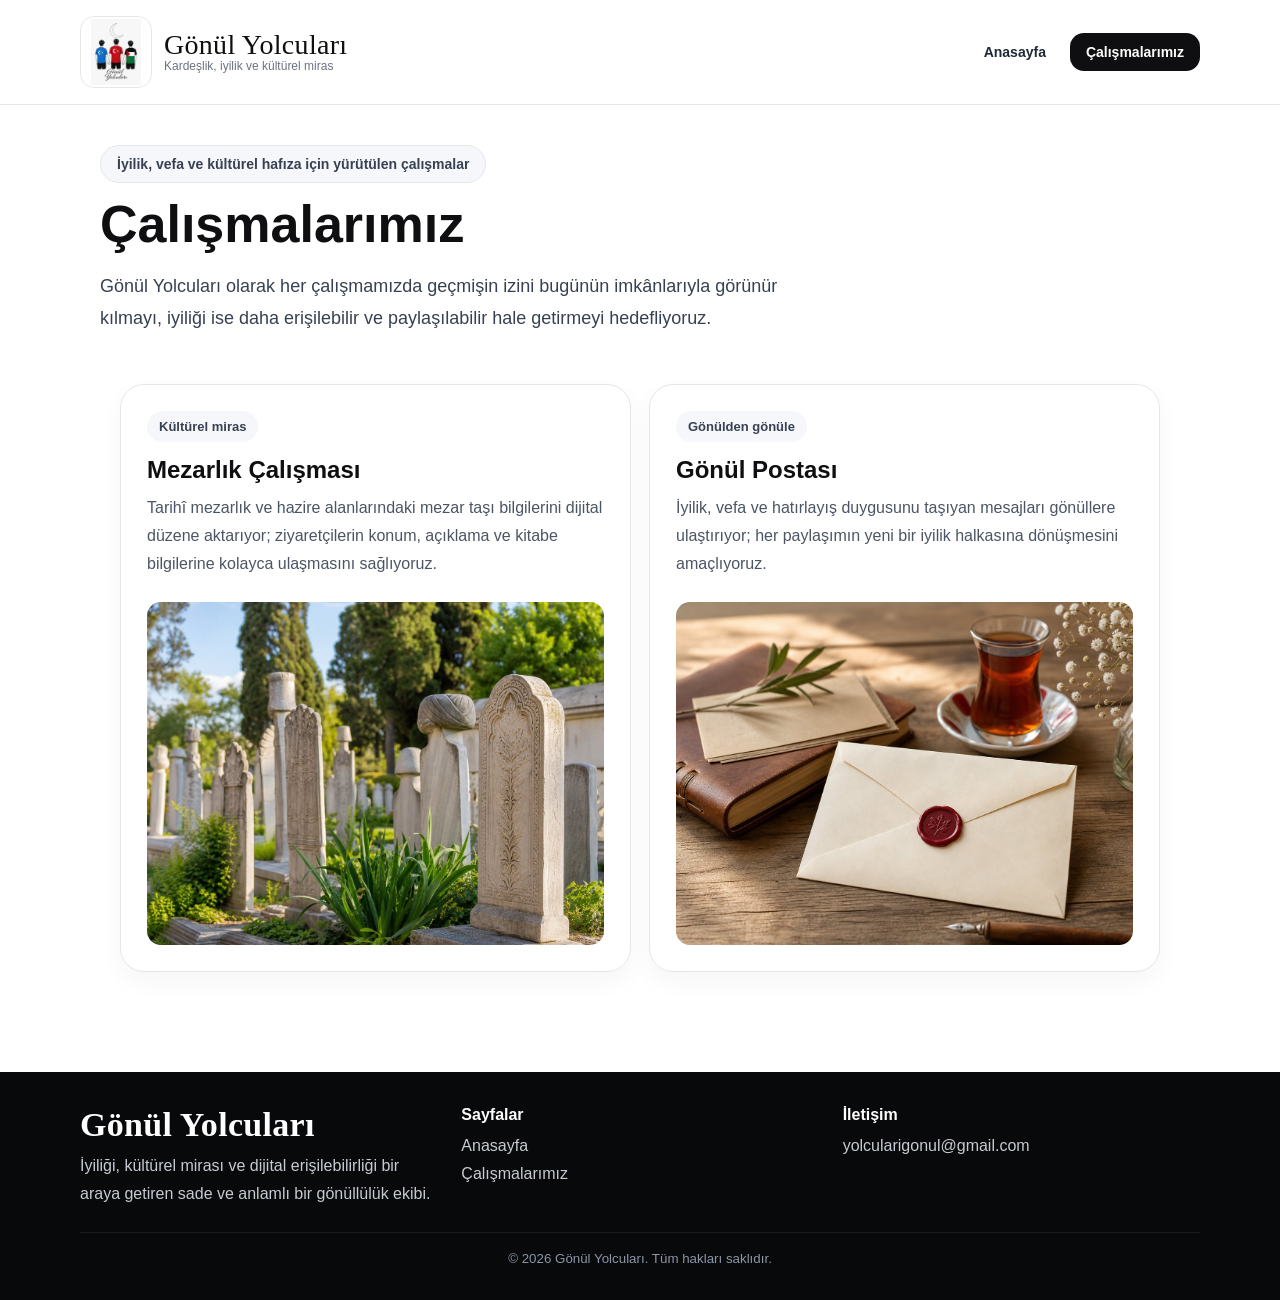
==== calismalarimiz/index.html @ df7f04f9 "Add files via upload" ====
<!DOCTYPE html>
<html lang="tr">
<head>
  <meta charset="UTF-8">
  <meta name="viewport" content="width=device-width, initial-scale=1.0">
  <title>Çalışmalarımız - Gönül Yolcuları</title>
  <link rel="stylesheet" href="../assets/css/style.css">
</head>
<body>
  <header class="site-header">
    <a class="brand" href="../index.html">
      <img src="../assets/images/logo-gonul-yolculari.png" alt="Gönül Yolcuları Logo" class="brand-logo">
      <div class="brand-text">
        <span class="script-title">Gönül Yolcuları</span>
        <small>Kardeşlik, iyilik ve kültürel miras</small>
      </div>
    </a>
    <nav>
      <a href="../index.html">Anasayfa</a>
      <a class="active" href="index.html">Çalışmalarımız</a>
    </nav>
  </header>

  <main class="project-main">
    <section class="project-intro">
      <span class="badge">İyilik, vefa ve kültürel hafıza için yürütülen çalışmalar</span>
      <h1>Çalışmalarımız</h1>
      <p>
        Gönül Yolcuları olarak her çalışmamızda geçmişin izini bugünün imkânlarıyla görünür kılmayı,
        iyiliği ise daha erişilebilir ve paylaşılabilir hale getirmeyi hedefliyoruz.
      </p>
    </section>

    <section class="simple-section top-space-less">
      <div class="work-grid work-grid-large">
        <a class="work-card work-card-link" href="../mezarlik-projesi/index.html">
          <div>
            <span class="work-label">Kültürel miras</span>
            <h3>Mezarlık Çalışması</h3>
            <p>
              Tarihî mezarlık ve hazire alanlarındaki mezar taşı bilgilerini dijital düzene aktarıyor; ziyaretçilerin
              konum, açıklama ve kitabe bilgilerine kolayca ulaşmasını sağlıyoruz.
            </p>
          </div>
          <img src="../assets/images/works/mezarlik-calismasi.jpg" alt="Tarihî mezarlık çalışması" loading="lazy" decoding="async">
        </a>

        <article class="work-card">
          <div>
            <span class="work-label">Gönülden gönüle</span>
            <h3>Gönül Postası</h3>
            <p>
              İyilik, vefa ve hatırlayış duygusunu taşıyan mesajları gönüllere ulaştırıyor; her paylaşımın yeni bir
              iyilik halkasına dönüşmesini amaçlıyoruz.
            </p>
          </div>
          <img src="../assets/images/works/gonul-postasi.jpg" alt="Gönül Postası" loading="lazy" decoding="async">
        </article>
      </div>
    </section>
  </main>

  <footer class="footer clean-footer">
    <div>
      <h3 class="script-footer">Gönül Yolcuları</h3>
      <p>İyiliği, kültürel mirası ve dijital erişilebilirliği bir araya getiren sade ve anlamlı bir gönüllülük ekibi.</p>
    </div>
    <div>
      <h4>Sayfalar</h4>
      <p>Anasayfa<br>Çalışmalarımız</p>
    </div>
    <div>
      <h4>İletişim</h4>
      <p><a href="mailto:yolcularigonul@gmail.com">yolcularigonul@gmail.com</a></p>
    </div>
    <small>&copy; 2026 Gönül Yolcuları. Tüm hakları saklıdır.</small>
  </footer>
</body>
</html>
---- assets/css/style.css ----
:root {
  --black: #0f0f11;
  --white: #ffffff;
  --light: #f5f7fa;
  --muted: #6b7280;
  --line: #e5e7eb;
  --red: #d62828;
  --blue: #2563eb;
  --green: #16a34a;
}

* {
  box-sizing: border-box;
}

html {
  scroll-behavior: smooth;
}

body {
  margin: 0;
  font-family: Arial, Helvetica, sans-serif;
  background: #ffffff;
  color: var(--black);
}

a {
  color: inherit;
  text-decoration: none;
}

.site-header {
  position: sticky;
  top: 0;
  z-index: 50;
  display: flex;
  justify-content: space-between;
  align-items: center;
  gap: 18px;
  padding: 16px max(20px, calc((100vw - 1120px) / 2));
  border-bottom: 1px solid var(--line);
  background: rgba(255, 255, 255, 0.94);
  backdrop-filter: blur(12px);
}

.brand {
  display: flex;
  align-items: center;
  gap: 12px;
}

.brand-logo {
  width: 72px;
  height: 72px;
  object-fit: contain;
  border-radius: 14px;
  background: #ffffff;
  padding: 2px;
  border: 1px solid var(--line);
}

.brand-text {
  display: flex;
  flex-direction: column;
}

.brand-text small {
  color: var(--muted);
  font-size: 12px;
}

.script-title,
.script-hero,
.script-footer {
  font-family: "Brush Script MT", "Segoe Script", "Lucida Handwriting", cursive;
  letter-spacing: 0.3px;
}

.script-title {
  font-size: 28px;
  line-height: 1;
}

.script-hero {
  margin: 10px 0 14px;
  font-size: 74px;
  line-height: 0.95;
}

.script-footer {
  margin: 0 0 8px;
  font-size: 34px;
}

nav {
  display: flex;
  gap: 8px;
}

nav a {
  padding: 11px 16px;
  border-radius: 14px;
  font-size: 14px;
  font-weight: 700;
  color: #1f2937;
  transition: 0.2s;
}

nav a:hover,
nav a.active {
  background: var(--black);
  color: var(--white);
}

main {
  min-height: 60vh;
}

.clean-hero {
  max-width: 1120px;
  margin: 0 auto;
  padding: 76px 20px 48px;
  display: grid;
  grid-template-columns: 1.15fr 0.85fr;
  gap: 36px;
  align-items: center;
}

.badge {
  display: inline-block;
  padding: 10px 16px;
  border-radius: 999px;
  background: var(--light);
  color: #374151;
  border: 1px solid var(--line);
  font-size: 14px;
  font-weight: 700;
}

.hero-copy p,
.project-intro p {
  max-width: 700px;
  font-size: 18px;
  line-height: 1.8;
  color: #374151;
}

.hero-actions {
  display: flex;
  flex-wrap: wrap;
  gap: 12px;
  margin-top: 28px;
}

.btn {
  display: inline-flex;
  align-items: center;
  justify-content: center;
  min-width: 170px;
  padding: 14px 18px;
  border-radius: 14px;
  font-weight: 800;
  transition: 0.2s;
}

.btn-dark {
  background: var(--black);
  color: var(--white);
}

.btn-light {
  background: #ffffff;
  color: var(--black);
  border: 1px solid var(--line);
}

.btn:hover {
  transform: translateY(-1px);
}

.hero-visual {
  display: flex;
  justify-content: center;
}

.logo-panel {
  width: min(100%, 420px);
  padding: 18px;
  border-radius: 32px;
  border: 1px solid var(--line);
  background: #ffffff;
  box-shadow: 0 18px 40px rgba(0, 0, 0, 0.06);
}

.hero-logo {
  width: 100%;
  display: block;
  border-radius: 24px;
  background: #ffffff;
  max-width: 100%;
}

.simple-section {
  max-width: 1120px;
  margin: 0 auto;
  padding: 32px 20px 48px;
}

.top-space-less {
  padding-top: 12px;
}

.soft-panel {
  background: #fbfcfe;
  border-top: 1px solid var(--line);
  border-bottom: 1px solid var(--line);
  max-width: none;
  padding-left: max(20px, calc((100vw - 1120px) / 2));
  padding-right: max(20px, calc((100vw - 1120px) / 2));
}

.section-title-wrap {
  display: flex;
  align-items: center;
  gap: 12px;
  margin-bottom: 22px;
}

.section-title-wrap h2 {
  margin: 0;
  font-size: 30px;
}

.mini-line {
  width: 52px;
  height: 4px;
  border-radius: 999px;
  background: linear-gradient(90deg, var(--red), var(--blue), var(--green));
}

.info-grid.three {
  display: grid;
  grid-template-columns: repeat(3, 1fr);
  gap: 18px;
}

.story-panel {
  max-width: 920px;
  margin-bottom: 22px;
  padding: 26px;
  border: 1px solid var(--line);
  border-left: 4px solid var(--black);
  border-radius: 24px;
  background: #ffffff;
  box-shadow: 0 10px 24px rgba(0, 0, 0, 0.04);
}

.story-panel p {
  margin: 0;
  color: #374151;
  font-size: 18px;
  line-height: 1.85;
}

.info-card {
  padding: 24px;
  border-radius: 24px;
  border: 1px solid var(--line);
  background: #ffffff;
  box-shadow: 0 10px 24px rgba(0, 0, 0, 0.04);
}

.info-card h3 {
  margin: 0 0 10px;
}

.info-card p {
  margin: 0;
  color: #4b5563;
  line-height: 1.75;
}

.accent-red {
  border-top: 4px solid var(--red);
}

.accent-blue {
  border-top: 4px solid var(--blue);
}

.accent-green {
  border-top: 4px solid var(--green);
}

.work-grid {
  display: grid;
  grid-template-columns: repeat(2, 1fr);
  gap: 18px;
}

.work-grid-large {
  align-items: stretch;
}

.work-card {
  display: flex;
  flex-direction: column;
  justify-content: space-between;
  gap: 24px;
  padding: 26px;
  border-radius: 24px;
  border: 1px solid var(--line);
  background: #ffffff;
  box-shadow: 0 10px 24px rgba(0, 0, 0, 0.04);
}

.work-card-link {
  cursor: pointer;
  transition: 0.2s;
}

.work-card-link:hover {
  transform: translateY(-2px);
  box-shadow: 0 16px 34px rgba(0, 0, 0, 0.08);
}

.work-card img {
  width: 100%;
  aspect-ratio: 4 / 3;
  object-fit: cover;
  display: block;
  border-radius: 14px;
  background: var(--light);
}

.work-card img[src*="logo"] {
  object-fit: contain;
  padding: 18px;
  background: #ffffff;
  border: 1px solid var(--line);
}

.work-label {
  display: inline-flex;
  width: fit-content;
  margin-bottom: 14px;
  padding: 8px 12px;
  border-radius: 999px;
  background: var(--light);
  color: #374151;
  font-size: 13px;
  font-weight: 800;
}

.work-card h3 {
  margin: 0 0 10px;
  font-size: 24px;
}

.work-card p {
  margin: 0;
  color: #4b5563;
  line-height: 1.75;
}

.text-link {
  display: inline-block;
  margin-top: 18px;
  color: var(--black);
  font-weight: 800;
  border-bottom: 2px solid var(--black);
  padding-bottom: 6px;
}

.steps {
  display: grid;
  grid-template-columns: repeat(5, 1fr);
  gap: 14px;
}

.step {
  padding: 18px;
  border-radius: 20px;
  background: #ffffff;
  border: 1px solid var(--line);
  text-align: center;
}

.step strong {
  display: grid;
  place-items: center;
  width: 38px;
  height: 38px;
  margin: 0 auto 10px;
  border-radius: 999px;
  background: var(--black);
  color: var(--white);
}

.step span {
  display: block;
  font-weight: 700;
  color: #374151;
}

.project-main {
  max-width: 1120px;
  margin: 0 auto;
  padding: 40px 20px 10px;
}

.project-intro {
  padding-bottom: 20px;
}

.project-intro h1 {
  margin: 14px 0 12px;
  font-size: 52px;
  line-height: 1.05;
}

.place-grid {
  display: grid;
  grid-template-columns: repeat(3, 1fr);
  gap: 16px;
}

.place-card {
  display: block;
  width: 100%;
  text-align: left;
  padding: 22px;
  border-radius: 24px;
  border: 1px solid var(--line);
  background: #ffffff;
  cursor: pointer;
  transition: 0.2s;
  box-shadow: 0 8px 20px rgba(0, 0, 0, 0.04);
}

.place-card:hover {
  transform: translateY(-2px);
  box-shadow: 0 16px 34px rgba(0, 0, 0, 0.08);
}

.place-card .place-mark {
  width: 44px;
  height: 44px;
  display: grid;
  place-items: center;
  border-radius: 14px;
  color: var(--white);
  font-weight: 900;
  background: var(--black);
  margin-bottom: 14px;
}

.place-card.blue .place-mark {
  background: var(--blue);
}

.place-card.red .place-mark {
  background: var(--red);
}

.place-card.green .place-mark {
  background: var(--green);
}

.place-card h3 {
  margin: 0 0 6px;
  font-size: 22px;
}

.place-card p {
  margin: 8px 0 0;
  color: #4b5563;
  line-height: 1.7;
}

.back-btn {
  display: inline-flex;
  align-items: center;
  gap: 8px;
  margin-bottom: 22px;
  padding: 12px 15px;
  border-radius: 14px;
  border: 1px solid var(--line);
  background: #ffffff;
  font-weight: 800;
  cursor: pointer;
}

.selection-panel {
  padding: 26px;
  border-radius: 28px;
  background: var(--black);
  color: var(--white);
  margin-bottom: 24px;
}

.selection-panel p {
  margin: 10px 0 0;
  color: #d1d5db;
  line-height: 1.75;
}

.turbe-grid {
  display: grid;
  grid-template-columns: repeat(3, 1fr);
  gap: 20px;
}

.turbe-card {
  overflow: hidden;
  border-radius: 0;
  background: #ffffff;
  border: 1px solid #d9dce0;
  box-shadow: none;
  cursor: pointer;
  transition: 0.2s;
}

.turbe-card:hover {
  transform: translateY(-2px);
}

.turbe-cover {
  width: 100%;
  height: 210px;
  object-fit: cover;
  display: block;
}

.turbe-body {
  padding: 18px 20px 20px;
}

.turbe-body h3 {
  margin: 0 0 10px;
  font-size: 20px;
  line-height: 1.3;
  color: #25364a;
}

.location-row {
  display: flex;
  align-items: flex-start;
  gap: 10px;
  color: #0f766e;
  font-size: 14px;
  line-height: 1.6;
}

.loc-pin {
  width: 14px;
  height: 14px;
  margin-top: 3px;
  border-radius: 999px;
  background: #14b8a6;
  flex: 0 0 auto;
}

.turbe-sep {
  width: 52px;
  height: 2px;
  background: #cfd4da;
  margin: 16px 0;
}

.turbe-text {
  color: #667085;
  line-height: 1.9;
  font-size: 15px;
  min-height: 120px;
}

.read-more {
  display: inline-block;
  margin-top: 8px;
  color: #000000;
  font-weight: 700;
  font-size: 14px;
  border-bottom: 2px solid #000000;
  padding-bottom: 8px;
}

.detail-layout {
  display: grid;
  grid-template-columns: 1fr 1fr;
  gap: 26px;
}

.detail-panel {
  background: #ffffff;
  border: 1px solid var(--line);
  border-radius: 28px;
  overflow: hidden;
}

.detail-panel img {
  width: 100%;
  height: 300px;
  object-fit: cover;
  display: block;
}

.detail-content {
  padding: 24px;
}

.detail-content h2 {
  margin: 0 0 10px;
  font-size: 32px;
}

.detail-content .place {
  color: #0f766e;
  font-weight: 700;
  margin-bottom: 18px;
}

.text-box {
  padding: 16px 18px;
  border-radius: 18px;
  background: #f8fafc;
  border: 1px solid #e5e7eb;
  margin-bottom: 12px;
}

.text-box strong {
  display: block;
  margin-bottom: 6px;
  font-size: 12px;
  letter-spacing: 0.8px;
  text-transform: uppercase;
  color: #6b7280;
}

.text-box p {
  margin: 0;
  line-height: 1.8;
  color: #374151;
}

.error-box {
  padding: 20px;
  border: 1px solid #fecaca;
  background: #fff1f2;
  border-radius: 20px;
  color: #991b1b;
}

.footer.clean-footer {
  margin-top: 42px;
  padding: 34px max(20px, calc((100vw - 1120px) / 2));
  display: grid;
  grid-template-columns: repeat(3, 1fr);
  gap: 24px;
  background: #08090b;
  color: var(--white);
}

.footer h4 {
  margin: 0 0 8px;
}

.footer p {
  margin: 0;
  color: #c6cbd3;
  line-height: 1.75;
}

.footer small {
  grid-column: 1 / -1;
  text-align: center;
  padding-top: 18px;
  border-top: 1px solid rgba(255, 255, 255, 0.08);
  color: #8b96a6;
}

@media (max-width: 1000px) {
  .clean-hero,
  .detail-layout,
  .info-grid.three,
  .work-grid,
  .place-grid,
  .turbe-grid,
  .footer.clean-footer,
  .steps {
    grid-template-columns: 1fr;
  }

  .project-intro h1 {
    font-size: 42px;
  }
}

@media (max-width: 760px) {
  .site-header {
    flex-direction: column;
    align-items: flex-start;
  }

  nav {
    width: 100%;
    flex-wrap: wrap;
  }

  nav a {
    flex: 1 1 160px;
    text-align: center;
  }

  .script-hero {
    font-size: 58px;
  }
}
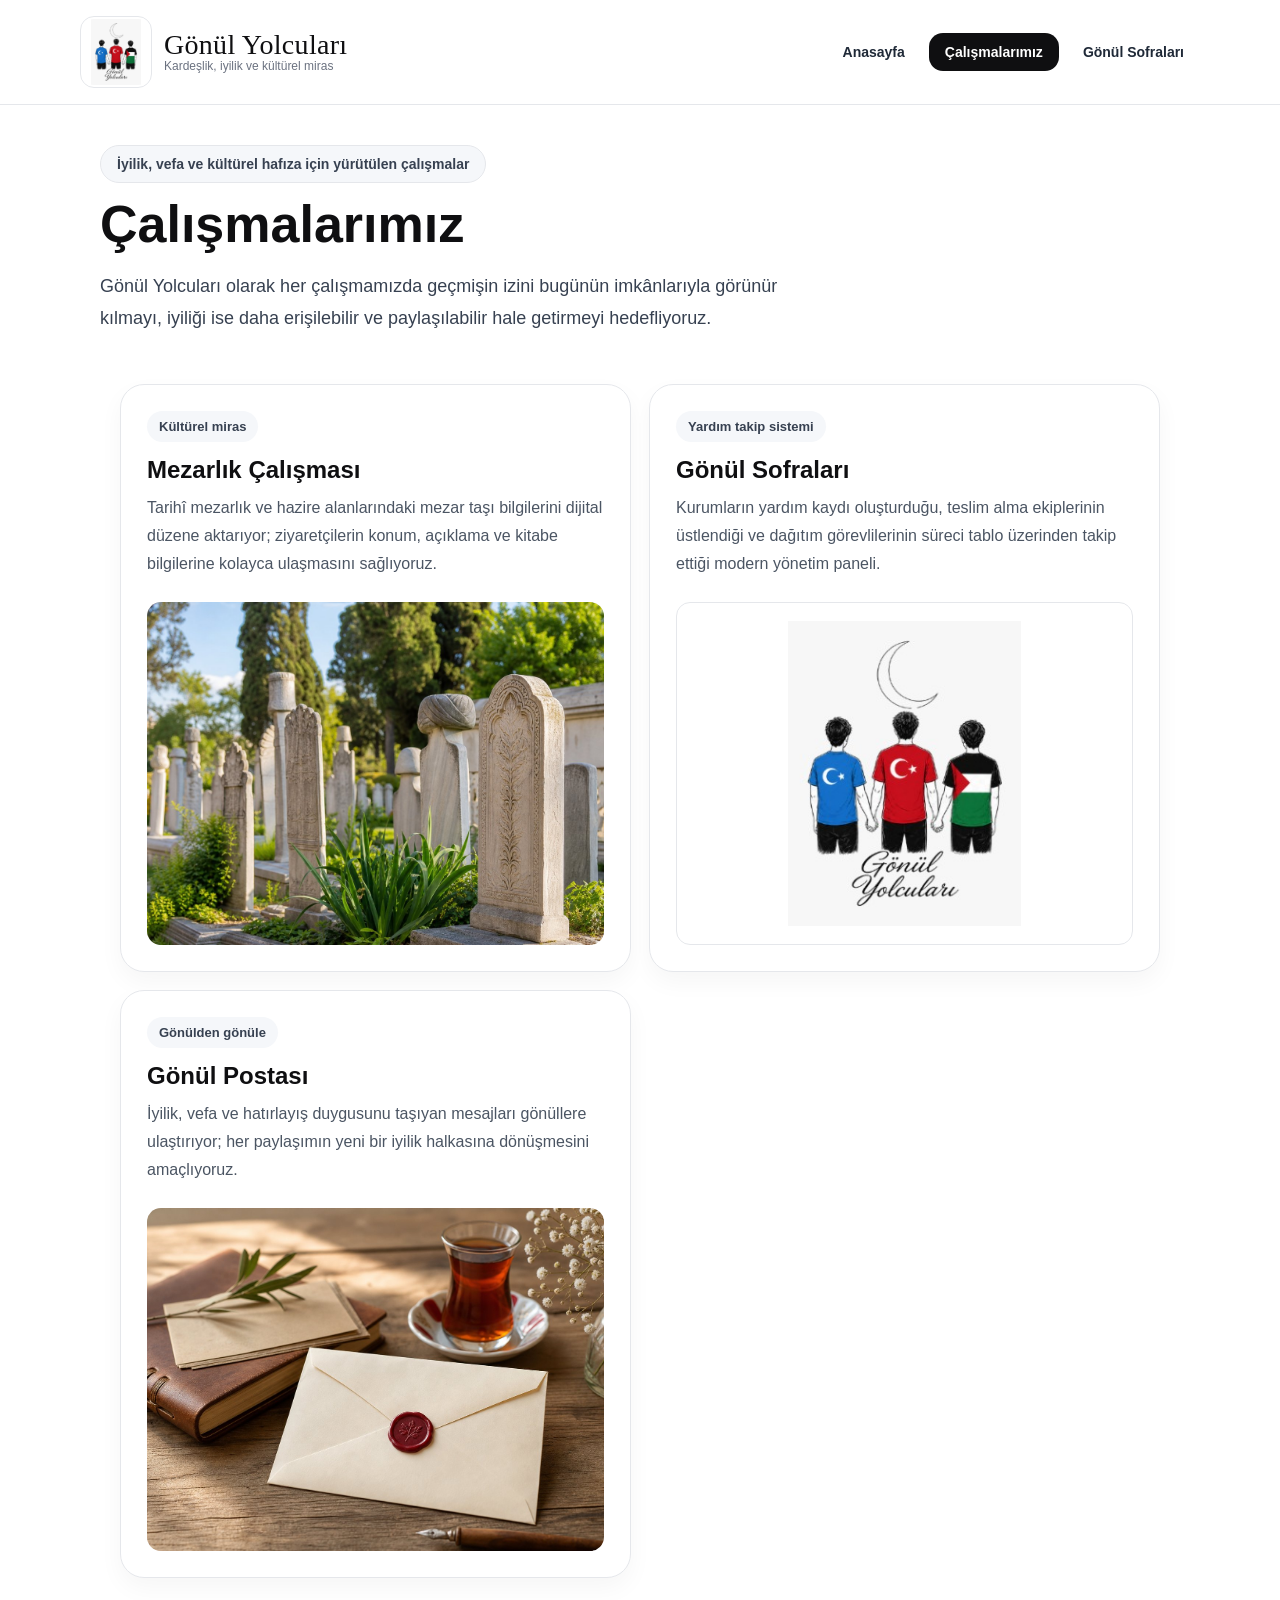
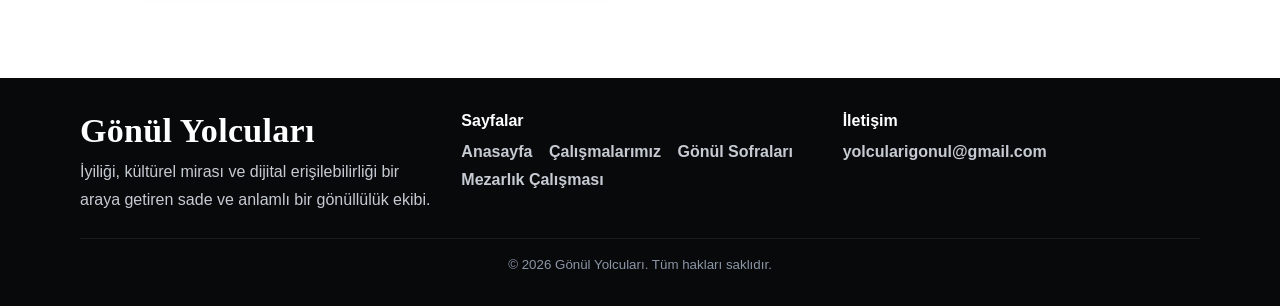
==== commit 9b5e6514: "Add files via upload" ====
--- a/calismalarimiz/index.html
+++ b/calismalarimiz/index.html
@@ -18,6 +18,7 @@
     <nav>
       <a href="../index.html">Anasayfa</a>
       <a class="active" href="index.html">Çalışmalarımız</a>
+      <a href="../gonul-sofralari/index.html">Gönül Sofraları</a>
     </nav>
   </header>
 
@@ -45,6 +46,18 @@
           <img src="../assets/images/works/mezarlik-calismasi.jpg" alt="Tarihî mezarlık çalışması" loading="lazy" decoding="async">
         </a>
 
+        <a class="work-card work-card-link" href="../gonul-sofralari/index.html">
+          <div>
+            <span class="work-label">Yardım takip sistemi</span>
+            <h3>Gönül Sofraları</h3>
+            <p>
+              Kurumların yardım kaydı oluşturduğu, teslim alma ekiplerinin üstlendiği ve dağıtım görevlilerinin
+              süreci tablo üzerinden takip ettiği modern yönetim paneli.
+            </p>
+          </div>
+          <img src="../assets/images/logo-gonul-yolculari.png" alt="Gönül Sofraları" loading="lazy" decoding="async">
+        </a>
+
         <article class="work-card">
           <div>
             <span class="work-label">Gönülden gönüle</span>
@@ -67,7 +80,7 @@
     </div>
     <div>
       <h4>Sayfalar</h4>
-      <p>Anasayfa<br>Çalışmalarımız</p>
+      <p>Anasayfa<br>Çalışmalarımız<br>Gönül Sofraları</p>
     </div>
     <div>
       <h4>İletişim</h4>
@@ -75,5 +88,6 @@
     </div>
     <small>&copy; 2026 Gönül Yolcuları. Tüm hakları saklıdır.</small>
   </footer>
+  <script src="../assets/js/app.js"></script>
 </body>
 </html>
--- a/assets/css/style.css
+++ b/assets/css/style.css
@@ -24,9 +24,239 @@
   color: var(--black);
 }
 
+body.site-loading {
+  overflow: hidden;
+}
+
 a {
   color: inherit;
   text-decoration: none;
+}
+
+.site-loader {
+  position: fixed;
+  inset: 0;
+  z-index: 9999;
+  display: grid;
+  place-items: center;
+  align-content: center;
+  gap: 14px;
+  background: #f6f7fb;
+  color: #111827;
+  opacity: 1;
+  transition: opacity 0.36s ease, visibility 0.36s ease;
+}
+
+.site-loader.is-hiding {
+  visibility: hidden;
+  opacity: 0;
+}
+
+.site-loader-mark {
+  position: relative;
+  display: grid;
+  place-items: center;
+  width: 76px;
+  height: 76px;
+  padding: 8px;
+  overflow: hidden;
+  border: 1px solid #dce3eb;
+  border-radius: 20px;
+  background: #ffffff;
+  box-shadow: 0 18px 36px rgba(19, 184, 200, 0.22);
+  animation: loaderPulse 1s ease-in-out infinite;
+}
+
+.site-loader-mark img {
+  display: block;
+  width: 100%;
+  height: 100%;
+  object-fit: contain;
+}
+
+.site-loader strong {
+  font-size: 15px;
+  letter-spacing: 0;
+}
+
+.site-loader > span {
+  width: 132px;
+  height: 4px;
+  overflow: hidden;
+  border-radius: 999px;
+  background: #dce3eb;
+}
+
+.site-loader > span::after {
+  content: "";
+  display: block;
+  width: 42%;
+  height: 100%;
+  border-radius: inherit;
+  background: #13b8c8;
+  animation: loaderTrack 1s ease-in-out infinite;
+}
+
+.site-ready .site-header {
+  animation: slideDownSoft 0.55s ease both;
+}
+
+.site-ready main,
+.site-ready .footer {
+  animation: fadeUpSoft 0.62s ease both;
+}
+
+.site-ready .clean-hero,
+.site-ready .project-intro,
+.site-ready .simple-section,
+.site-ready .sofra-dashboard,
+.site-ready .sofra-workspace {
+  animation: fadeUpSoft 0.62s ease both;
+}
+
+.lazy-media {
+  opacity: 0;
+  transform: scale(1.015);
+  transition: opacity 0.45s ease, transform 0.45s ease, filter 0.45s ease;
+  filter: saturate(0.92);
+}
+
+.lazy-media.is-loaded {
+  opacity: 1;
+  transform: scale(1);
+  filter: saturate(1);
+}
+
+.back-to-top {
+  position: fixed;
+  right: 22px;
+  bottom: 22px;
+  z-index: 90;
+  display: grid;
+  place-items: center;
+  width: 48px;
+  height: 48px;
+  border: 1px solid rgba(19, 184, 200, 0.35);
+  border-radius: 14px;
+  background: #0f2e56;
+  color: #ffffff;
+  box-shadow: 0 18px 36px rgba(15, 46, 86, 0.24);
+  opacity: 0;
+  pointer-events: none;
+  transform: translateY(12px) scale(0.94);
+  transition:
+    opacity 0.24s ease,
+    transform 0.24s ease,
+    background-color 0.24s ease,
+    box-shadow 0.24s ease,
+    border-color 0.24s ease;
+}
+
+.back-to-top span {
+  font-size: 24px;
+  font-weight: 900;
+  line-height: 1;
+  transform: translateY(-1px);
+}
+
+.back-to-top.is-visible {
+  opacity: 1;
+  pointer-events: auto;
+  transform: translateY(0) scale(1);
+}
+
+.back-to-top:hover {
+  border-color: rgba(19, 184, 200, 0.8);
+  background: #13b8c8;
+  box-shadow: 0 22px 42px rgba(19, 184, 200, 0.32);
+  transform: translateY(-3px) scale(1.03);
+}
+
+@keyframes loaderPulse {
+  0%,
+  100% {
+    transform: scale(1);
+    box-shadow: 0 18px 36px rgba(19, 184, 200, 0.2);
+  }
+
+  50% {
+    transform: scale(1.07);
+    box-shadow: 0 24px 44px rgba(19, 184, 200, 0.34);
+  }
+}
+
+@keyframes loaderTrack {
+  0% {
+    transform: translateX(-110%);
+  }
+
+  100% {
+    transform: translateX(250%);
+  }
+}
+
+@keyframes fadeUpSoft {
+  from {
+    opacity: 0;
+    transform: translateY(14px);
+  }
+
+  to {
+    opacity: 1;
+    transform: translateY(0);
+  }
+}
+
+@keyframes slideDownSoft {
+  from {
+    opacity: 0;
+    transform: translateY(-10px);
+  }
+
+  to {
+    opacity: 1;
+    transform: translateY(0);
+  }
+}
+
+@keyframes popInSoft {
+  from {
+    opacity: 0;
+    transform: translateY(16px) scale(0.98);
+  }
+
+  to {
+    opacity: 1;
+    transform: translateY(0) scale(1);
+  }
+}
+
+@keyframes rowInSoft {
+  from {
+    opacity: 0;
+    transform: translateX(-8px);
+  }
+
+  to {
+    opacity: 1;
+    transform: translateX(0);
+  }
+}
+
+@media (prefers-reduced-motion: reduce) {
+  *,
+  *::before,
+  *::after {
+    scroll-behavior: auto !important;
+    animation-duration: 0.001ms !important;
+    animation-iteration-count: 1 !important;
+    transition-duration: 0.001ms !important;
+  }
+
+  .site-loader-mark,
+  .site-loader > span::after {
+    animation: none !important;
+  }
 }
 
 .site-header {
@@ -116,6 +346,55 @@
   min-height: 60vh;
 }
 
+:where(.btn, .badge, nav a, .brand, .brand-logo, .logo-panel, .info-card, .story-panel, .work-card, .step, .place-card, .turbe-card, .detail-panel, .text-box, .back-btn, .sofra-btn, .sofra-mini-btn, .sofra-role-tab, .sofra-screen-card, .sofra-metric, .sofra-session-card, .sofra-side-panel, .sofra-table-panel, .sofra-user-group, .sofra-user-item, .sofra-order-tools button, .sofra-order-views button, .sofra-order-filter-button, .sofra-drawer-close, .sofra-more-btn) {
+  transition:
+    transform 0.22s ease,
+    box-shadow 0.22s ease,
+    border-color 0.22s ease,
+    background-color 0.22s ease,
+    color 0.22s ease,
+    opacity 0.22s ease;
+}
+
+:where(.info-card, .work-card, .place-card, .turbe-card, .step, .story-panel, .detail-panel, .sofra-metric, .sofra-screen-card, .sofra-user-group, .text-box):hover {
+  transform: translateY(-4px);
+  box-shadow: 0 18px 34px rgba(15, 23, 42, 0.08);
+}
+
+:where(.btn, .sofra-btn, .sofra-mini-btn, .back-btn, .sofra-order-tools button, .sofra-order-filter-button):active {
+  transform: translateY(1px) scale(0.99);
+}
+
+:where(input, select, textarea, button) {
+  transition:
+    transform 0.18s ease,
+    box-shadow 0.18s ease,
+    border-color 0.18s ease,
+    background-color 0.18s ease,
+    color 0.18s ease,
+    opacity 0.18s ease;
+}
+
+.site-ready :where(.info-card, .work-card, .place-card, .turbe-card, .step, .sofra-metric, .sofra-screen-card, .sofra-user-group) {
+  animation: fadeUpSoft 0.58s ease both;
+}
+
+.site-ready :where(.info-card, .work-card, .place-card, .turbe-card, .step, .sofra-metric, .sofra-screen-card, .sofra-user-group):nth-child(2) {
+  animation-delay: 0.06s;
+}
+
+.site-ready :where(.info-card, .work-card, .place-card, .turbe-card, .step, .sofra-metric, .sofra-screen-card, .sofra-user-group):nth-child(3) {
+  animation-delay: 0.12s;
+}
+
+.site-ready :where(.info-card, .work-card, .place-card, .turbe-card, .step, .sofra-metric, .sofra-screen-card, .sofra-user-group):nth-child(4) {
+  animation-delay: 0.18s;
+}
+
+.site-ready :where(.info-card, .work-card, .place-card, .turbe-card, .step, .sofra-metric, .sofra-screen-card, .sofra-user-group):nth-child(n + 5) {
+  animation-delay: 0.22s;
+}
+
 .clean-hero {
   max-width: 1120px;
   margin: 0 auto;
@@ -671,6 +950,19 @@
   line-height: 1.75;
 }
 
+.footer p a {
+  display: inline-block;
+  margin-right: 12px;
+  color: #c6cbd3;
+  font-weight: 700;
+  transition: color 0.2s ease, transform 0.2s ease;
+}
+
+.footer p a:hover {
+  color: #13b8c8;
+  transform: translateY(-1px);
+}
+
 .footer small {
   grid-column: 1 / -1;
   text-align: center;
@@ -716,3 +1008,2474 @@
     font-size: 58px;
   }
 }
+
+/* Gönül Sofraları module */
+.sofra-app {
+  max-width: 1360px;
+  margin: 0 auto;
+  padding: 34px 20px 28px;
+  background: #ffffff;
+}
+
+.sofra-dashboard {
+  display: grid;
+  grid-template-columns: minmax(0, 1fr) 360px;
+  gap: 22px;
+  align-items: stretch;
+  margin-bottom: 18px;
+}
+
+.sofra-dashboard-copy {
+  padding: 28px 0 18px;
+}
+
+.sofra-dashboard-copy h1 {
+  max-width: 820px;
+  margin: 16px 0 14px;
+  color: #111827;
+  font-size: 44px;
+  line-height: 1.08;
+}
+
+.sofra-dashboard-copy p {
+  max-width: 820px;
+  margin: 0;
+  color: #4b5563;
+  font-size: 17px;
+  line-height: 1.8;
+}
+
+.sofra-session-card,
+.sofra-side-panel,
+.sofra-table-panel {
+  border: 1px solid #dce3eb;
+  background: #ffffff;
+}
+
+.sofra-session-card {
+  display: grid;
+  gap: 18px;
+  align-content: center;
+  padding: 22px;
+  border-radius: 20px;
+  box-shadow: 0 14px 34px rgba(15, 23, 42, 0.06);
+}
+
+.sofra-session-card strong {
+  display: block;
+  margin-top: 6px;
+  color: #111827;
+  font-size: 21px;
+}
+
+.sofra-session-card small {
+  display: block;
+  margin-top: 6px;
+  color: #64748b;
+  font-size: 13px;
+  font-weight: 700;
+}
+
+.sofra-session-actions {
+  display: grid;
+  grid-template-columns: 1fr 1fr;
+  gap: 10px;
+}
+
+.sofra-kicker {
+  display: inline-flex;
+  color: #64748b;
+  font-size: 12px;
+  font-weight: 800;
+  letter-spacing: 0;
+  text-transform: uppercase;
+}
+
+.sofra-user-select,
+.sofra-search,
+.sofra-page-size,
+.sofra-form label,
+.sofra-admin-edit label,
+.sofra-drawer-status {
+  display: grid;
+  gap: 7px;
+  color: #64748b;
+  font-size: 12px;
+  font-weight: 800;
+}
+
+.sofra-user-select select,
+.sofra-search input,
+.sofra-page-size select,
+.sofra-form input,
+.sofra-form select,
+.sofra-form textarea,
+.sofra-admin-edit input,
+.sofra-admin-edit select,
+.sofra-admin-edit textarea,
+.sofra-drawer-status select,
+.sofra-filter-row input,
+.sofra-filter-row select,
+.sofra-inline-status select {
+  width: 100%;
+  border: 1px solid #d8e0ea;
+  border-radius: 12px;
+  background: #ffffff;
+  color: #111827;
+  font: inherit;
+  outline: none;
+  transition: border-color 0.18s, box-shadow 0.18s, background 0.18s;
+}
+
+.sofra-user-select select,
+.sofra-search input,
+.sofra-page-size select,
+.sofra-form input,
+.sofra-form select,
+.sofra-admin-edit input,
+.sofra-admin-edit select,
+.sofra-drawer-status select {
+  height: 42px;
+  padding: 0 12px;
+}
+
+.sofra-form textarea,
+.sofra-admin-edit textarea {
+  min-height: 78px;
+  padding: 11px 12px;
+  resize: vertical;
+}
+
+.sofra-user-select select:focus,
+.sofra-search input:focus,
+.sofra-page-size select:focus,
+.sofra-form input:focus,
+.sofra-form select:focus,
+.sofra-form textarea:focus,
+.sofra-admin-edit input:focus,
+.sofra-admin-edit select:focus,
+.sofra-admin-edit textarea:focus,
+.sofra-drawer-status select:focus,
+.sofra-filter-row input:focus,
+.sofra-filter-row select:focus,
+.sofra-inline-status select:focus {
+  border-color: #2563eb;
+  box-shadow: 0 0 0 3px rgba(37, 99, 235, 0.12);
+}
+
+.sofra-btn,
+.sofra-mini-btn,
+.sofra-role-tab,
+.sofra-sort-btn,
+.sofra-drawer-close {
+  appearance: none;
+  -webkit-appearance: none;
+  border: 0;
+  font: inherit;
+  cursor: pointer;
+}
+
+.sofra-btn {
+  display: inline-flex;
+  align-items: center;
+  justify-content: center;
+  min-height: 42px;
+  padding: 0 15px;
+  border-radius: 12px;
+  font-size: 14px;
+  font-weight: 800;
+  transition: transform 0.18s, box-shadow 0.18s, background 0.18s;
+}
+
+.sofra-btn:hover,
+.sofra-mini-btn:hover,
+.sofra-role-tab:hover {
+  transform: translateY(-1px);
+}
+
+.sofra-btn-primary {
+  background: #111827;
+  color: #ffffff;
+  box-shadow: 0 10px 20px rgba(17, 24, 39, 0.13);
+}
+
+.sofra-btn-ghost {
+  border: 1px solid #d8e0ea;
+  background: #f8fafc;
+  color: #111827;
+}
+
+.sofra-btn-danger {
+  background: #b91c1c;
+  color: #ffffff;
+}
+
+.sofra-role-strip {
+  display: flex;
+  flex-wrap: wrap;
+  gap: 8px;
+  margin: 0 0 18px;
+  padding: 8px;
+  border: 1px solid #dde5ee;
+  border-radius: 18px;
+  background: #f8fafc;
+}
+
+.sofra-role-tab {
+  flex: 1 1 180px;
+  min-height: 42px;
+  padding: 0 14px;
+  border-radius: 12px;
+  background: transparent;
+  color: #475569;
+  font-size: 14px;
+  font-weight: 800;
+  transition: 0.18s;
+}
+
+.sofra-role-tab.is-active {
+  background-color: #0f0f11;
+  color: #ffffff !important;
+  box-shadow: inset 0 0 0 999px #0f0f11, 0 10px 20px rgba(17, 24, 39, 0.12);
+  opacity: 1;
+}
+
+.sofra-role-tab.is-locked {
+  cursor: not-allowed;
+  opacity: 0.5;
+  transform: none;
+}
+
+.sofra-login-area {
+  display: grid;
+  grid-template-columns: 360px minmax(0, 1fr);
+  gap: 18px;
+  margin-bottom: 18px;
+}
+
+.sofra-login-card,
+.sofra-login-list-card,
+.sofra-screen-card {
+  border: 1px solid #dce3eb;
+  border-radius: 20px;
+  background: #ffffff;
+}
+
+.sofra-login-card {
+  display: grid;
+  gap: 14px;
+  padding: 20px;
+}
+
+.sofra-login-card h2,
+.sofra-login-list-head h2 {
+  margin: 7px 0 6px;
+  color: #111827;
+  font-size: 22px;
+}
+
+.sofra-login-card p {
+  margin: 0;
+  color: #64748b;
+  line-height: 1.6;
+}
+
+.sofra-login-card label {
+  display: grid;
+  gap: 7px;
+  color: #64748b;
+  font-size: 12px;
+  font-weight: 800;
+}
+
+.sofra-login-card select,
+.sofra-login-card input {
+  width: 100%;
+  height: 42px;
+  padding: 0 12px;
+  border: 1px solid #d8e0ea;
+  border-radius: 12px;
+  background: #ffffff;
+  color: #111827;
+  font: inherit;
+  outline: none;
+}
+
+.sofra-login-card select:focus,
+.sofra-login-card input:focus {
+  border-color: #2563eb;
+  box-shadow: 0 0 0 3px rgba(37, 99, 235, 0.12);
+}
+
+.sofra-login-card small {
+  color: #64748b;
+  font-size: 12px;
+}
+
+.sofra-login-list-card {
+  min-width: 0;
+  overflow: hidden;
+}
+
+.sofra-login-list-head {
+  display: flex;
+  justify-content: space-between;
+  gap: 12px;
+  align-items: flex-start;
+  padding: 18px 18px 12px;
+  border-bottom: 1px solid #e2e8f0;
+}
+
+.sofra-login-list-head > span {
+  display: inline-flex;
+  align-items: center;
+  min-height: 28px;
+  padding: 0 10px;
+  border: 1px solid #dbe4ee;
+  border-radius: 999px;
+  background: #f8fafc;
+  color: #475569;
+  font-size: 12px;
+  font-weight: 900;
+  white-space: nowrap;
+}
+
+.sofra-login-list {
+  display: grid;
+  grid-template-columns: repeat(2, minmax(0, 1fr));
+  gap: 8px;
+  max-height: 294px;
+  overflow: auto;
+  padding: 14px;
+  background: #fbfdff;
+}
+
+.sofra-login-account {
+  display: grid;
+  gap: 5px;
+  width: 100%;
+  padding: 11px 12px;
+  border: 1px solid #e2e8f0;
+  border-radius: 12px;
+  background: #ffffff;
+  color: #111827;
+  text-align: left;
+  cursor: pointer;
+  transition: border-color 0.18s, transform 0.18s, background 0.18s;
+}
+
+.sofra-login-account:hover,
+.sofra-login-account.is-selected {
+  border-color: #2563eb;
+  background: #f8fbff;
+  transform: translateY(-1px);
+}
+
+.site-ready .sofra-login-card {
+  animation: popInSoft 0.58s ease both;
+}
+
+.sofra-login-account strong {
+  font-size: 13px;
+  line-height: 1.25;
+}
+
+.sofra-login-account span {
+  color: #64748b;
+  font-size: 11px;
+  font-weight: 800;
+}
+
+body.sofra-login-mode {
+  min-height: 100vh;
+  overflow: hidden;
+  background: #f1f2f6;
+}
+
+body.sofra-login-mode .site-header,
+body.sofra-login-mode .footer.clean-footer {
+  display: none;
+}
+
+body.sofra-login-mode .sofra-app {
+  position: relative;
+  display: grid;
+  place-items: center;
+  width: 100%;
+  max-width: none;
+  min-height: 100vh;
+  margin: 0;
+  padding: 28px 18px;
+  overflow: hidden;
+  background: #f1f2f6;
+}
+
+body.sofra-login-mode .sofra-app > :not(.sofra-login-area) {
+  display: none;
+}
+
+body:not(.sofra-login-mode) .sofra-login-area {
+  display: none;
+}
+
+body.sofra-login-mode .sofra-login-area {
+  position: relative;
+  z-index: 1;
+  display: grid;
+  grid-template-columns: minmax(0, 1fr);
+  place-items: center;
+  width: 100%;
+  min-height: calc(100vh - 56px);
+  margin: 0;
+}
+
+body.sofra-login-mode .sofra-login-area::before,
+body.sofra-login-mode .sofra-login-area::after {
+  content: "";
+  position: absolute;
+  z-index: -1;
+  border-radius: 50%;
+  background: rgba(74, 175, 91, 0.11);
+}
+
+body.sofra-login-mode .sofra-login-area::before {
+  width: 190px;
+  height: 190px;
+  top: -72px;
+  left: calc(50% + 72px);
+}
+
+body.sofra-login-mode .sofra-login-area::after {
+  width: 138px;
+  height: 138px;
+  right: calc(50% + 116px);
+  bottom: 24px;
+}
+
+body.sofra-login-mode .sofra-login-card {
+  position: relative;
+  z-index: 2;
+  width: min(100%, 400px);
+  gap: 14px;
+  padding: 30px 42px;
+  border: 0;
+  border-radius: 16px;
+  background: #ffffff;
+  box-shadow: 0 16px 36px rgba(15, 23, 42, 0.08);
+}
+
+body.sofra-login-mode .sofra-login-card h2 {
+  margin: 0 0 3px;
+  color: #16181d;
+  font-size: 24px;
+  line-height: 1.2;
+}
+
+body.sofra-login-mode .sofra-login-card p,
+body.sofra-login-mode .sofra-login-card .sofra-kicker {
+  display: none;
+}
+
+body.sofra-login-mode .sofra-login-card label {
+  position: relative;
+  gap: 0;
+}
+
+body.sofra-login-mode .sofra-login-card label span {
+  position: absolute;
+  width: 1px;
+  height: 1px;
+  margin: -1px;
+  overflow: hidden;
+  clip: rect(0, 0, 0, 0);
+}
+
+body.sofra-login-mode .sofra-login-card input {
+  height: 46px;
+  padding: 0 24px;
+  border: 0;
+  border-radius: 999px;
+  background: #f7f8fa;
+  color: #111827;
+  font-size: 13px;
+  font-weight: 700;
+  box-shadow: inset 0 0 0 1px rgba(226, 232, 240, 0.38);
+}
+
+body.sofra-login-mode .sofra-login-card input::placeholder {
+  color: #a0a7b2;
+  opacity: 1;
+}
+
+body.sofra-login-mode .sofra-login-card input:focus {
+  border: 0;
+  background: #ffffff;
+  box-shadow: 0 0 0 4px rgba(74, 175, 91, 0.14), inset 0 0 0 1px #4caf5b;
+}
+
+body.sofra-login-mode .sofra-login-card .sofra-btn-primary {
+  min-height: 46px;
+  border-radius: 999px;
+  background: #4caf5b;
+  color: #ffffff;
+  box-shadow: 0 12px 22px rgba(76, 175, 91, 0.22);
+}
+
+body.sofra-login-mode .sofra-login-card .sofra-btn-primary:hover {
+  background: #45a553;
+}
+
+body.sofra-login-mode .sofra-login-card small {
+  display: block;
+  color: #6b7280;
+  font-size: 11px;
+  line-height: 1.5;
+  text-align: center;
+}
+
+.sofra-screen-cards {
+  display: grid;
+  grid-template-columns: repeat(4, minmax(0, 1fr));
+  gap: 12px;
+  margin-bottom: 18px;
+}
+
+.sofra-screen-card {
+  display: grid;
+  gap: 14px;
+  min-height: 180px;
+  padding: 18px;
+  color: #111827;
+  text-align: left;
+  cursor: pointer;
+  transition: border-color 0.18s, box-shadow 0.18s, transform 0.18s;
+}
+
+.sofra-screen-card:hover {
+  border-color: #b9c6d6;
+  transform: translateY(-2px);
+  box-shadow: 0 16px 34px rgba(15, 23, 42, 0.07);
+}
+
+.sofra-screen-card.is-active {
+  border-color: #111827;
+  box-shadow: inset 3px 0 0 #111827;
+}
+
+.sofra-screen-card.is-locked {
+  cursor: not-allowed;
+  opacity: 0.62;
+  transform: none;
+}
+
+.sofra-screen-card h3 {
+  margin: 6px 0 0;
+  font-size: 22px;
+}
+
+.sofra-screen-card p {
+  margin: 0;
+  color: #64748b;
+  line-height: 1.55;
+}
+
+.sofra-screen-card-stats {
+  display: grid;
+  grid-template-columns: repeat(2, 1fr);
+  gap: 10px;
+  margin-top: auto;
+}
+
+.sofra-screen-card-stats div {
+  padding: 11px;
+  border: 1px solid #e2e8f0;
+  border-radius: 12px;
+  background: #f8fafc;
+}
+
+.sofra-screen-card-stats strong {
+  display: block;
+  color: #111827;
+  font-size: 22px;
+}
+
+.sofra-screen-card-stats span {
+  color: #64748b;
+  font-size: 11px;
+  font-weight: 900;
+}
+
+.sofra-metrics {
+  display: grid;
+  grid-template-columns: repeat(5, 1fr);
+  gap: 12px;
+  margin-bottom: 18px;
+}
+
+.sofra-metric {
+  position: relative;
+  overflow: hidden;
+  min-height: 102px;
+  padding: 18px;
+  border: 1px solid #dce3eb;
+  border-radius: 18px;
+  background: #ffffff;
+}
+
+.sofra-metric::before {
+  content: "";
+  position: absolute;
+  inset: 0 auto 0 0;
+  width: 4px;
+  background: #94a3b8;
+}
+
+.sofra-metric span {
+  display: block;
+  color: #64748b;
+  font-size: 13px;
+  font-weight: 800;
+}
+
+.sofra-metric strong {
+  display: block;
+  margin-top: 14px;
+  color: #0f172a;
+  font-size: 32px;
+  line-height: 1;
+}
+
+.sofra-metric-total::before {
+  background: #334155;
+}
+
+.sofra-metric-waiting::before {
+  background: #ca8a04;
+}
+
+.sofra-metric-ready::before {
+  background: #16a34a;
+}
+
+.sofra-metric-picked::before {
+  background: #0f766e;
+}
+
+.sofra-metric-done::before {
+  background: #2563eb;
+}
+
+.sofra-workspace {
+  display: grid;
+  grid-template-columns: 330px minmax(0, 1fr);
+  gap: 18px;
+  align-items: start;
+}
+
+.sofra-side-panel {
+  position: sticky;
+  top: 122px;
+  padding: 20px;
+  border-radius: 20px;
+}
+
+.sofra-panel-heading h3 {
+  margin: 8px 0 8px;
+  color: #111827;
+  font-size: 22px;
+}
+
+.sofra-panel-heading p {
+  margin: 0 0 18px;
+  color: #64748b;
+  line-height: 1.7;
+}
+
+.sofra-form,
+.sofra-admin-edit {
+  display: grid;
+  gap: 14px;
+}
+
+.sofra-form-grid {
+  display: grid;
+  grid-template-columns: repeat(2, minmax(0, 1fr));
+  gap: 12px;
+}
+
+.sofra-mini-stats {
+  display: grid;
+  grid-template-columns: repeat(2, 1fr);
+  gap: 10px;
+  margin-bottom: 14px;
+}
+
+.sofra-mini-stats div {
+  padding: 14px;
+  border: 1px solid #e2e8f0;
+  border-radius: 14px;
+  background: #f8fafc;
+}
+
+.sofra-mini-stats strong {
+  display: block;
+  color: #111827;
+  font-size: 25px;
+}
+
+.sofra-mini-stats span {
+  color: #64748b;
+  font-size: 12px;
+  font-weight: 800;
+}
+
+.sofra-user-groups {
+  display: grid;
+  gap: 12px;
+  max-height: 520px;
+  overflow: auto;
+}
+
+.sofra-user-group {
+  display: grid;
+  gap: 8px;
+  padding: 13px;
+  border: 1px solid #e2e8f0;
+  border-radius: 14px;
+  background: #f8fafc;
+}
+
+.sofra-user-group strong {
+  color: #111827;
+  font-size: 13px;
+}
+
+.sofra-user-group span {
+  display: grid;
+  gap: 2px;
+  color: #334155;
+  font-size: 13px;
+  font-weight: 800;
+}
+
+.sofra-user-group small {
+  color: #64748b;
+  font-weight: 600;
+}
+
+.sofra-table-panel {
+  min-width: 0;
+  overflow: hidden;
+  border-radius: 20px;
+  box-shadow: 0 16px 38px rgba(15, 23, 42, 0.06);
+}
+
+.sofra-order-mode {
+  display: grid;
+  grid-template-columns: 280px minmax(0, 1fr);
+  grid-template-areas:
+    "sidebar dashboard"
+    "sidebar workspace";
+  gap: 10px;
+  max-width: none;
+  min-height: calc(100vh - 122px);
+  padding: 8px 10px 22px;
+  background: #f6f7fb;
+  transition: grid-template-columns 0.18s ease;
+}
+
+.sofra-order-mode.is-sidebar-collapsed {
+  grid-template-columns: clamp(68px, 5.6vw, 82px) minmax(0, 1fr);
+}
+
+.sofra-order-mode .sofra-dashboard {
+  grid-area: dashboard;
+  grid-template-columns: 1fr;
+  margin-bottom: 8px;
+}
+
+.sofra-order-mode .sofra-dashboard-copy,
+.sofra-order-mode .sofra-screen-cards,
+.sofra-order-mode .sofra-metrics {
+  display: none;
+}
+
+.sofra-order-mode .sofra-session-card {
+  grid-template-columns: minmax(220px, 1fr) 320px auto;
+  align-items: center;
+  gap: 12px;
+  padding: 10px 12px;
+  border-radius: 8px;
+  box-shadow: none;
+}
+
+.sofra-order-mode .sofra-session-actions {
+  grid-template-columns: repeat(2, minmax(120px, 1fr));
+}
+
+.sofra-order-mode .sofra-role-strip {
+  position: sticky;
+  top: 10px;
+  grid-area: sidebar;
+  display: flex;
+  flex-direction: column;
+  gap: 8px;
+  min-height: calc(100vh - 142px);
+  margin: 0;
+  padding: 12px 10px;
+  border: 0;
+  border-radius: 18px;
+  background: #1f3e69;
+  color: #ffffff;
+  box-shadow: 0 14px 28px rgba(15, 23, 42, 0.13);
+  overflow: hidden;
+}
+
+.sofra-order-mode .sofra-workspace {
+  grid-area: workspace;
+  grid-template-columns: 1fr;
+  gap: 8px;
+}
+
+.sofra-order-mode .sofra-table-panel {
+  order: 1;
+}
+
+.sofra-order-mode .sofra-side-panel {
+  order: 2;
+  position: static;
+  max-height: none;
+  padding: 16px;
+}
+
+.sofra-order-mode .sofra-side-panel,
+.sofra-order-mode .sofra-table-panel {
+  border-radius: 8px;
+  box-shadow: none;
+}
+
+.sofra-order-mode .sofra-user-groups {
+  display: grid;
+  grid-template-columns: repeat(auto-fit, minmax(260px, 1fr));
+  gap: 12px;
+  align-items: start;
+  max-height: none;
+}
+
+.sofra-order-mode .sofra-user-group {
+  display: block;
+  padding: 0;
+  overflow: hidden;
+  border: 1px solid #dfe6ef;
+  border-radius: 12px;
+  background: #ffffff;
+}
+
+.sofra-order-mode .sofra-user-group summary {
+  display: flex;
+  align-items: center;
+  justify-content: space-between;
+  gap: 12px;
+  min-height: 48px;
+  padding: 0 14px;
+  color: #111827;
+  cursor: pointer;
+  list-style: none;
+}
+
+.sofra-order-mode .sofra-user-group summary::-webkit-details-marker {
+  display: none;
+}
+
+.sofra-order-mode .sofra-user-group summary::after {
+  content: "+";
+  display: grid;
+  place-items: center;
+  width: 24px;
+  height: 24px;
+  border-radius: 8px;
+  background: #f1f5f9;
+  color: #334155;
+  font-weight: 900;
+}
+
+.sofra-order-mode .sofra-user-group[open] summary::after {
+  content: "-";
+}
+
+.sofra-order-mode .sofra-user-group summary strong {
+  min-width: 0;
+  overflow: hidden;
+  text-overflow: ellipsis;
+  white-space: nowrap;
+  font-size: 14px;
+}
+
+.sofra-order-mode .sofra-user-group summary span {
+  flex: 0 0 auto;
+  color: #64748b;
+  font-size: 12px;
+  font-weight: 900;
+}
+
+.sofra-user-list {
+  display: grid;
+  gap: 8px;
+  max-height: 250px;
+  overflow: auto;
+  padding: 0 12px 12px;
+}
+
+.sofra-user-item {
+  display: grid;
+  gap: 3px;
+  padding: 10px;
+  border: 1px solid #e8eef5;
+  border-radius: 10px;
+  background: #f8fafc;
+}
+
+.sofra-user-item strong,
+.sofra-user-item span,
+.sofra-user-item small {
+  min-width: 0;
+  overflow-wrap: anywhere;
+}
+
+.sofra-user-item strong {
+  color: #0f172a;
+  font-size: 13px;
+  line-height: 1.3;
+}
+
+.sofra-user-item span,
+.sofra-user-item small {
+  color: #53657f;
+  font-size: 12px;
+  line-height: 1.3;
+  font-weight: 700;
+}
+
+.sofra-order-mode .sofra-table-head {
+  display: none;
+}
+
+.sofra-sidebar-toggle {
+  display: grid;
+  grid-template-columns: 44px minmax(0, 1fr) 22px;
+  align-items: center;
+  gap: 12px;
+  width: 100%;
+  min-height: 52px;
+  padding: 0 4px 10px;
+  border: 0;
+  border-bottom: 1px solid rgba(255, 255, 255, 0.12);
+  background: transparent;
+  color: #ffffff;
+  font: inherit;
+  text-align: left;
+  cursor: pointer;
+}
+
+.sofra-sidebar-logo {
+  box-sizing: border-box;
+  display: grid;
+  place-items: center;
+  width: 44px;
+  max-width: 100%;
+  height: 44px;
+  flex: 0 0 auto;
+  border-radius: 999px;
+  background: #13b8c8;
+  color: #ffffff;
+  font-size: 0;
+  font-weight: 900;
+}
+
+.sofra-sidebar-logo::before {
+  content: "";
+  width: 25px;
+  height: 25px;
+  background: currentColor;
+  transform: scale(1);
+  transition: transform 0.22s ease;
+  -webkit-mask: url("data:image/svg+xml,%3Csvg xmlns='http://www.w3.org/2000/svg' viewBox='0 0 24 24' fill='none' stroke='black' stroke-width='2' stroke-linecap='round' stroke-linejoin='round'%3E%3Cpath d='M20.8 4.6a5.5 5.5 0 0 0-7.8 0L12 5.6l-1-1a5.5 5.5 0 0 0-7.8 7.8l1 1L12 21l7.8-7.6 1-1a5.5 5.5 0 0 0 0-7.8Z'/%3E%3C/svg%3E") center / contain no-repeat;
+  mask: url("data:image/svg+xml,%3Csvg xmlns='http://www.w3.org/2000/svg' viewBox='0 0 24 24' fill='none' stroke='black' stroke-width='2' stroke-linecap='round' stroke-linejoin='round'%3E%3Cpath d='M20.8 4.6a5.5 5.5 0 0 0-7.8 0L12 5.6l-1-1a5.5 5.5 0 0 0-7.8 7.8l1 1L12 21l7.8-7.6 1-1a5.5 5.5 0 0 0 0-7.8Z'/%3E%3C/svg%3E") center / contain no-repeat;
+}
+
+.sofra-sidebar-toggle:hover .sofra-sidebar-logo::before {
+  transform: scale(1.08);
+}
+
+.sofra-sidebar-brand {
+  min-width: 0;
+  font-size: 22px;
+  font-weight: 900;
+  white-space: nowrap;
+}
+
+.sofra-sidebar-pin {
+  color: rgba(255, 255, 255, 0.86);
+  font-size: 18px;
+  text-align: center;
+}
+
+.sofra-order-mode .sofra-role-tab {
+  display: grid;
+  grid-template-columns: 42px minmax(0, 1fr) 18px;
+  align-items: center;
+  gap: 10px;
+  flex: 0 0 auto;
+  width: 100%;
+  min-height: 52px;
+  padding: 0 10px;
+  border-radius: 12px;
+  background: transparent;
+  color: #ffffff;
+  font-size: 16px;
+  font-weight: 800;
+  text-align: left;
+}
+
+.sofra-order-mode .sofra-role-tab:hover {
+  background: rgba(255, 255, 255, 0.08);
+  transform: none;
+}
+
+.sofra-order-mode .sofra-role-tab.is-active {
+  background: #132f55;
+  color: #ffffff !important;
+  box-shadow: inset 3px 0 0 #14b8c8;
+}
+
+.sofra-order-mode .sofra-role-tab.is-locked {
+  opacity: 0.42;
+}
+
+.sofra-role-icon {
+  box-sizing: border-box;
+  display: grid;
+  place-items: center;
+  width: 34px;
+  height: 34px;
+  flex: 0 0 auto;
+  border: 1px solid rgba(255, 255, 255, 0.24);
+  border-radius: 12px;
+  background: rgba(255, 255, 255, 0.08);
+  color: #ffffff;
+  font-size: 0;
+  font-weight: 900;
+  line-height: 1;
+  transition:
+    transform 0.22s ease,
+    border-color 0.22s ease,
+    background-color 0.22s ease,
+    box-shadow 0.22s ease;
+}
+
+.sofra-role-icon::before {
+  content: "";
+  width: 21px;
+  height: 21px;
+  background: currentColor;
+  transform: scale(1);
+  transition: transform 0.22s ease;
+  -webkit-mask: var(--sofra-role-icon) center / contain no-repeat;
+  mask: var(--sofra-role-icon) center / contain no-repeat;
+}
+
+.sofra-role-tab[data-role="provider"] .sofra-role-icon {
+  --sofra-role-icon: url("data:image/svg+xml,%3Csvg xmlns='http://www.w3.org/2000/svg' viewBox='0 0 24 24' fill='none' stroke='black' stroke-width='2' stroke-linecap='round' stroke-linejoin='round'%3E%3Cpath d='M4 3v7'/%3E%3Cpath d='M8 3v7'/%3E%3Cpath d='M6 3v18'/%3E%3Cpath d='M14 3v18'/%3E%3Cpath d='M14 3c3 2 5 5 5 9v2h-5'/%3E%3C/svg%3E");
+}
+
+.sofra-role-tab[data-role="receiver"] .sofra-role-icon {
+  --sofra-role-icon: url("data:image/svg+xml,%3Csvg xmlns='http://www.w3.org/2000/svg' viewBox='0 0 24 24' fill='none' stroke='black' stroke-width='2' stroke-linecap='round' stroke-linejoin='round'%3E%3Cpath d='m21 8-9-5-9 5 9 5 9-5Z'/%3E%3Cpath d='M3 8v8l9 5 9-5V8'/%3E%3Cpath d='M12 13v8'/%3E%3Cpath d='m8.5 16 2 2 4.5-5'/%3E%3C/svg%3E");
+}
+
+.sofra-role-tab[data-role="distributor"] .sofra-role-icon {
+  --sofra-role-icon: url("data:image/svg+xml,%3Csvg xmlns='http://www.w3.org/2000/svg' viewBox='0 0 24 24' fill='none' stroke='black' stroke-width='2' stroke-linecap='round' stroke-linejoin='round'%3E%3Cpath d='M3 7h11v10H3Z'/%3E%3Cpath d='M14 10h4l3 3v4h-7Z'/%3E%3Ccircle cx='7' cy='18' r='2'/%3E%3Ccircle cx='18' cy='18' r='2'/%3E%3C/svg%3E");
+}
+
+.sofra-role-tab[data-role="admin"] .sofra-role-icon {
+  --sofra-role-icon: url("data:image/svg+xml,%3Csvg xmlns='http://www.w3.org/2000/svg' viewBox='0 0 24 24' fill='none' stroke='black' stroke-width='2' stroke-linecap='round' stroke-linejoin='round'%3E%3Cpath d='M12 22s8-4 8-10V5l-8-3-8 3v7c0 6 8 10 8 10Z'/%3E%3Cpath d='m9 12 2 2 4-4'/%3E%3C/svg%3E");
+}
+
+.sofra-order-mode .sofra-role-tab:hover .sofra-role-icon,
+.sofra-order-mode .sofra-role-tab.is-active .sofra-role-icon {
+  border-color: rgba(19, 184, 200, 0.85);
+  background: rgba(19, 184, 200, 0.14);
+  box-shadow: 0 10px 22px rgba(19, 184, 200, 0.15);
+}
+
+.sofra-order-mode .sofra-role-tab:hover .sofra-role-icon::before,
+.sofra-order-mode .sofra-role-tab.is-active .sofra-role-icon::before {
+  transform: scale(1.1);
+}
+
+.sofra-role-label {
+  min-width: 0;
+  overflow: hidden;
+  text-overflow: ellipsis;
+  white-space: nowrap;
+}
+
+.sofra-role-arrow {
+  color: #ffffff;
+  font-size: 28px;
+  line-height: 1;
+  text-align: right;
+}
+
+.sofra-order-mode.is-sidebar-collapsed .sofra-sidebar-toggle,
+.sofra-order-mode.is-sidebar-collapsed .sofra-role-tab {
+  display: flex;
+  align-items: center;
+  justify-content: center;
+  grid-template-columns: none;
+  gap: 0;
+  padding-right: 0;
+  padding-left: 0;
+  text-align: center;
+}
+
+.sofra-order-mode.is-sidebar-collapsed .sofra-sidebar-toggle {
+  min-height: 56px;
+  padding-bottom: 10px;
+}
+
+.sofra-order-mode.is-sidebar-collapsed .sofra-role-tab {
+  min-height: 52px;
+  padding-top: 0;
+  padding-bottom: 0;
+}
+
+.sofra-order-mode.is-sidebar-collapsed .sofra-role-strip {
+  align-items: center;
+  padding-inline: clamp(8px, 1vw, 12px);
+}
+
+.sofra-order-mode.is-sidebar-collapsed .sofra-sidebar-logo,
+.sofra-order-mode.is-sidebar-collapsed .sofra-role-icon {
+  margin-inline: auto;
+}
+
+.sofra-order-mode.is-sidebar-collapsed .sofra-sidebar-brand,
+.sofra-order-mode.is-sidebar-collapsed .sofra-sidebar-pin,
+.sofra-order-mode.is-sidebar-collapsed .sofra-role-label,
+.sofra-order-mode.is-sidebar-collapsed .sofra-role-arrow {
+  display: none;
+}
+
+.sofra-order-shell {
+  border-bottom: 1px solid #e1e5ec;
+  background: #ffffff;
+}
+
+.sofra-order-topbar {
+  display: flex;
+  align-items: stretch;
+  justify-content: space-between;
+  gap: 18px;
+  min-height: 68px;
+  padding: 4px 14px;
+  border-bottom: 1px solid #eef1f5;
+}
+
+.sofra-order-title {
+  display: flex;
+  align-items: center;
+  gap: 14px;
+  min-width: 184px;
+  color: #111827;
+}
+
+.sofra-order-title strong {
+  font-size: 15px;
+  white-space: nowrap;
+}
+
+.sofra-order-menu,
+.sofra-order-caret,
+.sofra-order-tools button,
+.sofra-order-views button,
+.sofra-order-filter-button {
+  appearance: none;
+  -webkit-appearance: none;
+  border: 0;
+  font: inherit;
+  cursor: pointer;
+}
+
+.sofra-order-menu,
+.sofra-order-caret {
+  display: grid;
+  place-items: center;
+  width: 34px;
+  height: 34px;
+  border-radius: 8px;
+  background: transparent;
+  color: #111827;
+  font-size: 22px;
+}
+
+.sofra-order-caret {
+  width: 22px;
+  font-size: 16px;
+}
+
+.sofra-order-tools {
+  display: flex;
+  flex: 1;
+  gap: 6px;
+  overflow-x: auto;
+  padding: 0 0 2px;
+}
+
+.sofra-order-tools button {
+  display: grid;
+  place-items: center;
+  align-content: center;
+  gap: 3px;
+  min-width: 56px;
+  min-height: 54px;
+  padding: 4px 8px;
+  border-radius: 8px;
+  background: #f1f3f7;
+  color: #111827;
+  font-size: 11px;
+  font-weight: 700;
+  transition: background 0.16s, transform 0.16s;
+}
+
+.sofra-order-tools button span {
+  color: #111827;
+  font-size: 18px;
+  font-weight: 900;
+  line-height: 1;
+}
+
+.sofra-order-tools button:hover,
+.sofra-order-views button:hover,
+.sofra-order-filter-button:hover {
+  transform: translateY(-1px);
+}
+
+.sofra-order-tools button:disabled {
+  cursor: not-allowed;
+  opacity: 0.45;
+  transform: none;
+}
+
+.sofra-order-filterbar {
+  display: flex;
+  align-items: center;
+  gap: 9px;
+  padding: 10px 14px 8px;
+  background: #fbfcfe;
+}
+
+.sofra-order-date,
+.sofra-order-search {
+  display: flex;
+  align-items: center;
+  gap: 8px;
+}
+
+.sofra-order-date span,
+.sofra-order-search span {
+  position: absolute;
+  width: 1px;
+  height: 1px;
+  margin: -1px;
+  overflow: hidden;
+  clip: rect(0, 0, 0, 0);
+}
+
+.sofra-order-date {
+  padding: 6px 10px;
+  border: 1px solid #e0e5ee;
+  border-radius: 6px;
+  background: #ffffff;
+}
+
+.sofra-order-date input,
+.sofra-order-search input {
+  height: 28px;
+  border: 0;
+  background: transparent;
+  color: #111827;
+  font: inherit;
+  font-size: 13px;
+  outline: none;
+}
+
+.sofra-order-date input {
+  width: 130px;
+}
+
+.sofra-order-search {
+  min-width: min(360px, 34vw);
+  height: 40px;
+  padding: 0 12px;
+  border: 1px solid #e0e5ee;
+  border-radius: 6px;
+  background: #ffffff;
+}
+
+.sofra-order-search::before {
+  content: "⌕";
+  color: #0f172a;
+  font-size: 24px;
+  line-height: 1;
+}
+
+.sofra-order-search input {
+  width: 100%;
+}
+
+.sofra-order-filter-button {
+  min-height: 40px;
+  padding: 0 18px;
+  border-radius: 6px;
+  background: #06aebd;
+  color: #ffffff;
+  font-size: 13px;
+  font-weight: 900;
+}
+
+.sofra-order-views {
+  display: flex;
+  gap: 6px;
+  margin-left: auto;
+}
+
+.sofra-order-views button {
+  min-width: 42px;
+  height: 36px;
+  border-radius: 6px;
+  background: transparent;
+  color: #111827;
+  font-size: 12px;
+  font-weight: 800;
+}
+
+.sofra-notification-button {
+  position: relative;
+}
+
+.sofra-notification-button i {
+  position: absolute;
+  top: 5px;
+  right: 6px;
+  display: grid;
+  place-items: center;
+  min-width: 18px;
+  height: 18px;
+  padding: 0 5px;
+  border-radius: 999px;
+  background: #ef4444;
+  color: #ffffff;
+  font-size: 10px;
+  font-style: normal;
+  font-weight: 900;
+  box-shadow: 0 0 0 3px #f1f3f7;
+}
+
+.sofra-notification-button.has-unread {
+  background: #e8fbfd;
+  color: #0f2e56;
+  box-shadow: inset 0 0 0 1px rgba(19, 184, 200, 0.26);
+}
+
+.sofra-notification-panel {
+  display: none;
+  grid-template-columns: repeat(auto-fit, minmax(240px, 1fr));
+  gap: 10px;
+  padding: 0 14px 12px;
+  border-top: 1px solid #edf2f7;
+  background: #fbfcfe;
+}
+
+.sofra-notification-panel.is-open {
+  display: grid;
+  animation: fadeUpSoft 0.24s ease both;
+}
+
+.sofra-notification-item {
+  display: grid;
+  grid-template-columns: 10px minmax(0, 1fr);
+  gap: 10px;
+  width: 100%;
+  padding: 12px;
+  border: 1px solid #dce6f1;
+  border-radius: 8px;
+  background: #ffffff;
+  color: #172033;
+  text-align: left;
+  box-shadow: 0 10px 24px rgba(15, 46, 86, 0.06);
+}
+
+.sofra-notification-item:hover {
+  border-color: rgba(19, 184, 200, 0.55);
+  transform: translateY(-2px);
+  box-shadow: 0 16px 30px rgba(15, 46, 86, 0.11);
+}
+
+.sofra-notification-item.is-unread {
+  border-color: rgba(19, 184, 200, 0.55);
+  background: #f2fcfd;
+}
+
+.sofra-notification-item > span {
+  width: 10px;
+  height: 10px;
+  margin-top: 4px;
+  border-radius: 999px;
+  background: #13b8c8;
+  box-shadow: 0 0 0 5px rgba(19, 184, 200, 0.12);
+}
+
+.sofra-notification-delivered > span {
+  background: #22c55e;
+  box-shadow: 0 0 0 5px rgba(34, 197, 94, 0.12);
+}
+
+.sofra-notification-item strong,
+.sofra-notification-item p,
+.sofra-notification-item small {
+  display: block;
+}
+
+.sofra-notification-item strong {
+  font-size: 13px;
+  font-weight: 900;
+}
+
+.sofra-notification-item p {
+  margin: 4px 0 6px;
+  color: #475569;
+  font-size: 12px;
+  line-height: 1.35;
+}
+
+.sofra-notification-item dl,
+.sofra-notification-popup-copy dl {
+  display: grid;
+  gap: 5px;
+  margin: 8px 0;
+}
+
+.sofra-notification-item dl div,
+.sofra-notification-popup-copy dl div {
+  display: grid;
+  grid-template-columns: minmax(90px, 0.45fr) minmax(0, 1fr);
+  gap: 8px;
+}
+
+.sofra-notification-item dt,
+.sofra-notification-popup-copy dt {
+  color: #64748b;
+  font-size: 10px;
+  font-weight: 900;
+}
+
+.sofra-notification-item dd,
+.sofra-notification-popup-copy dd {
+  min-width: 0;
+  margin: 0;
+  color: #172033;
+  font-size: 11px;
+  font-weight: 800;
+}
+
+.sofra-notification-item small,
+.sofra-notification-empty {
+  color: #64748b;
+  font-size: 11px;
+  font-weight: 800;
+}
+
+.sofra-notification-empty {
+  padding: 12px 4px 0;
+}
+
+.sofra-notification-popup {
+  position: fixed;
+  inset: 0;
+  z-index: 180;
+  display: grid;
+  place-items: center;
+  padding: 22px;
+  background: rgba(15, 23, 42, 0.34);
+  backdrop-filter: blur(10px);
+  pointer-events: auto;
+}
+
+.sofra-notification-popup-card {
+  display: grid;
+  grid-template-columns: 52px minmax(0, 1fr);
+  gap: 14px;
+  width: min(480px, 100%);
+  padding: 20px;
+  border: 1px solid rgba(19, 184, 200, 0.28);
+  border-radius: 18px;
+  background: #ffffff;
+  color: #111827;
+  box-shadow: 0 30px 80px rgba(15, 23, 42, 0.28);
+  pointer-events: auto;
+  animation: popInSoft 0.28s ease both;
+}
+
+.sofra-notification-popup-icon {
+  display: grid;
+  place-items: center;
+  width: 52px;
+  height: 52px;
+  border-radius: 16px;
+  background: #13b8c8;
+  color: #ffffff;
+  font-size: 22px;
+  font-weight: 900;
+  box-shadow: 0 12px 24px rgba(19, 184, 200, 0.24);
+}
+
+.sofra-notification-popup-card.sofra-notification-delivered .sofra-notification-popup-icon {
+  background: #22c55e;
+  box-shadow: 0 12px 24px rgba(34, 197, 94, 0.22);
+}
+
+.sofra-notification-popup-copy {
+  min-width: 0;
+}
+
+.sofra-notification-popup-copy small {
+  display: block;
+  margin-bottom: 4px;
+  color: #64748b;
+  font-size: 11px;
+  font-weight: 900;
+  text-transform: uppercase;
+}
+
+.sofra-notification-popup-copy h3 {
+  margin: 0 0 6px;
+  color: #0f172a;
+  font-size: 20px;
+}
+
+.sofra-notification-popup-copy p {
+  margin: 0;
+  color: #475569;
+  font-size: 14px;
+  line-height: 1.45;
+}
+
+.sofra-notification-popup-actions {
+  grid-column: 1 / -1;
+  display: grid;
+  grid-template-columns: 1fr 1fr 1fr;
+  gap: 10px;
+  padding-top: 4px;
+}
+
+.sofra-notification-popup-actions .sofra-btn {
+  min-height: 38px;
+  border-radius: 10px;
+}
+
+.sofra-table-panel.is-filter-collapsed .sofra-filter-row {
+  display: none;
+}
+
+.sofra-table-head {
+  display: flex;
+  justify-content: space-between;
+  gap: 18px;
+  padding: 20px;
+  border-bottom: 1px solid #dce3eb;
+  background: #ffffff;
+}
+
+.sofra-table-head h2 {
+  margin: 6px 0 7px;
+  color: #111827;
+  font-size: 24px;
+}
+
+.sofra-table-head p {
+  max-width: 680px;
+  margin: 0;
+  color: #64748b;
+  line-height: 1.6;
+}
+
+.sofra-live-dot {
+  display: inline-flex;
+  align-items: center;
+  gap: 7px;
+  color: #0f766e;
+  font-size: 12px;
+  font-weight: 900;
+}
+
+.sofra-live-dot i {
+  width: 8px;
+  height: 8px;
+  border-radius: 999px;
+  background: #22c55e;
+  box-shadow: 0 0 0 5px rgba(34, 197, 94, 0.12);
+}
+
+.sofra-table-tools {
+  display: grid;
+  grid-template-columns: minmax(220px, 320px) 90px;
+  gap: 10px;
+  align-items: end;
+}
+
+.sofra-table-state {
+  display: flex;
+  flex-wrap: wrap;
+  gap: 8px;
+  padding: 12px 20px;
+  border-bottom: 1px solid #e2e8f0;
+  background: #f8fafc;
+}
+
+.sofra-table-state span {
+  display: inline-flex;
+  align-items: center;
+  min-height: 28px;
+  padding: 0 10px;
+  border: 1px solid #dbe4ee;
+  border-radius: 999px;
+  background: #ffffff;
+  color: #475569;
+  font-size: 12px;
+  font-weight: 800;
+}
+
+.sofra-table-wrap {
+  max-height: 640px;
+  overflow: auto;
+  background: #ffffff;
+}
+
+.sofra-table {
+  width: 100%;
+  min-width: 1180px;
+  border-collapse: separate;
+  border-spacing: 0;
+  color: #111827;
+  font-size: 14px;
+}
+
+.sofra-order-mode .sofra-table-wrap {
+  max-height: calc(100vh - 288px);
+}
+
+.sofra-order-mode .sofra-table {
+  min-width: 1280px;
+}
+
+.sofra-order-mode .sofra-table thead th {
+  height: 48px;
+  background: #ffffff;
+  color: #111827;
+  font-size: 14px;
+}
+
+.sofra-order-mode .sofra-table thead .sofra-filter-row th {
+  top: 48px;
+  background: #fbfcfe;
+}
+
+.sofra-order-mode .sofra-table td {
+  height: 49px;
+  color: #020617;
+  font-size: 14px;
+}
+
+.sofra-order-mode .sofra-table th,
+.sofra-order-mode .sofra-table td {
+  border-color: #e1e5ec;
+}
+
+.sofra-col-money {
+  text-align: right !important;
+}
+
+.sofra-order-user {
+  display: inline-flex;
+  align-items: center;
+  gap: 8px;
+  white-space: nowrap;
+}
+
+.sofra-order-avatar {
+  display: grid;
+  place-items: center;
+  width: 28px;
+  height: 28px;
+  border-radius: 999px;
+  background: #e7eadf;
+  color: #111827;
+  font-size: 10px;
+  font-weight: 900;
+}
+
+.sofra-order-approval {
+  display: inline-flex;
+  align-items: center;
+  min-height: 30px;
+  padding: 0 11px;
+  border-radius: 4px;
+  color: #ffffff;
+  font-size: 13px;
+  font-weight: 900;
+  box-shadow: inset 0 0 0 1px rgba(255, 255, 255, 0.18);
+}
+
+.sofra-order-approval-pending {
+  background: #f59e0b;
+}
+
+.sofra-order-approval-approved {
+  background: #22c55e;
+}
+
+.sofra-order-approval-ready {
+  background: #13b8c8;
+}
+
+.sofra-order-approval-cancelled {
+  background: #ef4444;
+}
+
+.sofra-more-btn {
+  border: 0;
+  background: transparent;
+  color: #111827;
+  font: inherit;
+  font-size: 17px;
+  font-weight: 900;
+  cursor: pointer;
+}
+
+.sofra-table th,
+.sofra-table td {
+  border-right: 0;
+  border-bottom: 0;
+  text-align: left;
+  vertical-align: middle;
+}
+
+.sofra-table th:last-child,
+.sofra-table td:last-child {
+  border-right: 0;
+}
+
+.sofra-table thead th {
+  position: sticky;
+  top: 0;
+  z-index: 3;
+  min-width: 132px;
+  padding: 11px 12px;
+  background: #f1f5f9;
+  color: #334155;
+  font-size: 12px;
+  font-weight: 900;
+}
+
+.sofra-table thead tr:first-child th {
+  border-top: 0;
+}
+
+.sofra-table thead .sofra-filter-row th {
+  top: 43px;
+  z-index: 2;
+  padding: 8px 10px;
+  background: #f8fafc;
+}
+
+.sofra-table tbody tr {
+  background: #ffffff;
+  box-shadow: inset 0 -1px 0 #edf3f8;
+  transition: background 0.16s, box-shadow 0.16s, transform 0.16s;
+}
+
+.sofra-table tbody tr:nth-child(even) {
+  background: #fcfdff;
+}
+
+.sofra-table tbody tr:hover {
+  background: #f6fbfc;
+  transform: none;
+}
+
+.sofra-table tbody tr.is-selected {
+  background: #eef6ff;
+  box-shadow: inset 3px 0 0 #2563eb;
+}
+
+.site-ready .sofra-table tbody tr {
+  animation: rowInSoft 0.34s ease both;
+}
+
+.site-ready .sofra-table tbody tr:nth-child(2) {
+  animation-delay: 0.03s;
+}
+
+.site-ready .sofra-table tbody tr:nth-child(3) {
+  animation-delay: 0.06s;
+}
+
+.site-ready .sofra-table tbody tr:nth-child(4) {
+  animation-delay: 0.09s;
+}
+
+.site-ready .sofra-table tbody tr:nth-child(n + 5) {
+  animation-delay: 0.12s;
+}
+
+.sofra-table td {
+  max-width: 280px;
+  padding: 13px 12px;
+  color: #334155;
+  line-height: 1.45;
+  white-space: nowrap;
+}
+
+.sofra-table .sofra-col-wide {
+  min-width: 250px;
+  white-space: normal;
+}
+
+.sofra-table .sofra-col-check {
+  min-width: 48px;
+  width: 48px;
+  text-align: center;
+}
+
+.sofra-row-check,
+.sofra-table [data-check-all] {
+  width: 17px;
+  height: 17px;
+  accent-color: #2563eb;
+}
+
+.sofra-sort-btn {
+  display: inline-flex;
+  align-items: center;
+  justify-content: space-between;
+  gap: 8px;
+  width: 100%;
+  padding: 0;
+  background: transparent;
+  color: inherit;
+  font-weight: 900;
+  text-align: left;
+}
+
+.sofra-sort-btn span {
+  color: #64748b;
+  font-size: 12px;
+}
+
+.sofra-filter-row input,
+.sofra-filter-row select {
+  height: 32px;
+  padding: 0 9px;
+  border-radius: 9px;
+  font-size: 12px;
+}
+
+.sofra-status {
+  display: inline-flex;
+  align-items: center;
+  min-height: 26px;
+  padding: 0 10px;
+  border: 1px solid transparent;
+  border-radius: 999px;
+  font-size: 12px;
+  font-weight: 900;
+  white-space: nowrap;
+}
+
+.sofra-status-new,
+.sofra-status-ready {
+  border-color: #bae6fd;
+  background: #e0f7ff;
+  color: #075985;
+}
+
+.sofra-status-waiting {
+  border-color: #fde68a;
+  background: #fffbeb;
+  color: #92400e;
+}
+
+.sofra-status-assigned,
+.sofra-status-claim {
+  border-color: #ddd6fe;
+  background: #f3e8ff;
+  color: #6d28d9;
+}
+
+.sofra-status-picked {
+  border-color: #fed7aa;
+  background: #fff7ed;
+  color: #c2410c;
+}
+
+.sofra-status-foundation,
+.sofra-status-route {
+  border-color: #bbf7d0;
+  background: #f0fdf4;
+  color: #15803d;
+}
+
+.sofra-status-done {
+  border-color: #86efac;
+  background: #dcfce7;
+  color: #14532d;
+}
+
+.sofra-status-cancelled {
+  border-color: #fecaca;
+  background: #fef2f2;
+  color: #991b1b;
+}
+
+.sofra-inline-status {
+  display: flex;
+  align-items: center;
+  flex-wrap: wrap;
+  gap: 7px;
+}
+
+.sofra-inline-status select {
+  width: 136px;
+  height: 30px;
+  padding: 0 8px;
+  border-radius: 10px;
+  color: #334155;
+  background: #ffffff;
+  font-size: 12px;
+  font-weight: 800;
+}
+
+.sofra-mini-btn {
+  display: inline-flex;
+  align-items: center;
+  justify-content: center;
+  min-height: 32px;
+  padding: 0 11px;
+  border: 1px solid #d8e0ea;
+  border-radius: 10px;
+  background: #ffffff;
+  color: #111827;
+  font-size: 12px;
+  font-weight: 900;
+  transition: 0.18s;
+}
+
+.sofra-mini-btn:disabled {
+  cursor: not-allowed;
+  opacity: 0.45;
+  transform: none;
+}
+
+.sofra-empty {
+  padding: 34px 20px;
+  color: #64748b;
+  text-align: center;
+  white-space: normal;
+}
+
+.sofra-pagination {
+  display: flex;
+  align-items: center;
+  justify-content: space-between;
+  gap: 12px;
+  padding: 14px 20px;
+  border-top: 1px solid #e2e8f0;
+  background: #ffffff;
+  color: #475569;
+  font-size: 13px;
+  font-weight: 800;
+}
+
+.sofra-pagination div {
+  display: flex;
+  align-items: center;
+  gap: 10px;
+}
+
+.sofra-drawer-backdrop {
+  position: fixed;
+  inset: 0;
+  z-index: 90;
+  background: rgba(15, 23, 42, 0.32);
+  opacity: 0;
+  transition: opacity 0.18s;
+}
+
+.sofra-drawer-backdrop.is-open {
+  opacity: 1;
+}
+
+.sofra-drawer {
+  position: fixed;
+  top: 0;
+  right: 0;
+  z-index: 100;
+  width: min(560px, calc(100vw - 18px));
+  height: 100vh;
+  overflow-y: auto;
+  border-left: 1px solid #dce3eb;
+  background: #ffffff;
+  box-shadow: -24px 0 54px rgba(15, 23, 42, 0.16);
+  transform: translateX(104%);
+  transition: transform 0.22s ease;
+}
+
+.sofra-drawer.is-open {
+  transform: translateX(0);
+}
+
+.sofra-drawer.is-open .sofra-drawer-head,
+.sofra-drawer.is-open .sofra-progress-wrap,
+.sofra-drawer.is-open .sofra-detail-grid,
+.sofra-drawer.is-open .sofra-drawer-actions,
+.sofra-drawer.is-open .sofra-history,
+.sofra-drawer.is-open .sofra-admin-edit {
+  animation: fadeUpSoft 0.34s ease both;
+}
+
+.sofra-drawer-head {
+  position: sticky;
+  top: 0;
+  z-index: 2;
+  display: flex;
+  justify-content: space-between;
+  gap: 16px;
+  padding: 22px;
+  border-bottom: 1px solid #e2e8f0;
+  background: rgba(255, 255, 255, 0.96);
+  backdrop-filter: blur(12px);
+}
+
+.sofra-drawer-head h2 {
+  margin: 6px 0 10px;
+  color: #111827;
+  font-size: 24px;
+}
+
+.sofra-drawer-close {
+  flex: 0 0 auto;
+  width: 38px;
+  height: 38px;
+  border: 1px solid #d8e0ea;
+  border-radius: 12px;
+  background: #ffffff;
+  color: #111827;
+  font-size: 24px;
+  line-height: 1;
+}
+
+.sofra-progress-wrap,
+.sofra-detail-grid,
+.sofra-drawer-actions,
+.sofra-history,
+.sofra-admin-edit {
+  margin: 18px 22px;
+}
+
+.sofra-drawer-section-title {
+  margin-bottom: 12px;
+  color: #111827;
+  font-size: 13px;
+  font-weight: 900;
+}
+
+.sofra-progress {
+  display: grid;
+  grid-template-columns: repeat(6, 1fr);
+  gap: 8px;
+  margin: 0;
+  padding: 0;
+  list-style: none;
+}
+
+.sofra-progress li {
+  position: relative;
+  display: grid;
+  gap: 8px;
+  color: #94a3b8;
+  font-size: 11px;
+  font-weight: 900;
+  text-align: center;
+}
+
+.sofra-progress li::before {
+  content: "";
+  position: absolute;
+  top: 9px;
+  right: 50%;
+  left: -50%;
+  height: 2px;
+  background: #e2e8f0;
+}
+
+.sofra-progress li:first-child::before {
+  display: none;
+}
+
+.sofra-progress li span {
+  position: relative;
+  z-index: 1;
+  width: 20px;
+  height: 20px;
+  margin: 0 auto;
+  border: 2px solid #cbd5e1;
+  border-radius: 999px;
+  background: #ffffff;
+}
+
+.sofra-progress li.is-done {
+  color: #0f766e;
+}
+
+.sofra-progress li.is-done::before {
+  background: #99f6e4;
+}
+
+.sofra-progress li.is-done span {
+  border-color: #0f766e;
+  background: #ccfbf1;
+}
+
+.sofra-progress li.is-current span {
+  box-shadow: 0 0 0 5px rgba(15, 118, 110, 0.12);
+}
+
+.sofra-cancel-note {
+  margin: 12px 0 0;
+  color: #991b1b;
+  font-size: 13px;
+  font-weight: 800;
+}
+
+.sofra-detail-grid {
+  display: grid;
+  grid-template-columns: repeat(2, minmax(0, 1fr));
+  gap: 10px;
+}
+
+.sofra-detail-grid div {
+  min-height: 72px;
+  padding: 13px;
+  border: 1px solid #e2e8f0;
+  border-radius: 14px;
+  background: #f8fafc;
+}
+
+.sofra-detail-grid span {
+  display: block;
+  margin-bottom: 7px;
+  color: #64748b;
+  font-size: 11px;
+  font-weight: 900;
+  text-transform: uppercase;
+}
+
+.sofra-detail-grid strong {
+  color: #111827;
+  font-size: 13px;
+  line-height: 1.5;
+}
+
+.sofra-drawer-actions {
+  display: grid;
+  gap: 12px;
+  padding: 16px;
+  border: 1px solid #dce3eb;
+  border-radius: 16px;
+  background: #ffffff;
+}
+
+.sofra-history {
+  display: grid;
+  gap: 10px;
+  padding-bottom: 26px;
+}
+
+.sofra-history > div:not(.sofra-drawer-section-title) {
+  display: flex;
+  align-items: center;
+  gap: 9px;
+  padding: 10px 0;
+  border-bottom: 1px solid #eef2f7;
+}
+
+.sofra-history span:last-child {
+  color: #475569;
+  font-size: 13px;
+  font-weight: 700;
+}
+
+.sofra-admin-edit {
+  padding: 16px;
+  border: 1px solid #dce3eb;
+  border-radius: 16px;
+  background: #f8fafc;
+}
+
+.sofra-admin-actions {
+  display: flex;
+  gap: 10px;
+}
+
+.sofra-toast {
+  position: fixed;
+  right: 22px;
+  bottom: 84px;
+  z-index: 120;
+  max-width: 360px;
+  padding: 13px 16px;
+  border: 1px solid #d8e0ea;
+  border-radius: 14px;
+  background: #111827;
+  color: #ffffff;
+  font-size: 14px;
+  font-weight: 800;
+  box-shadow: 0 18px 36px rgba(15, 23, 42, 0.18);
+  opacity: 0;
+  pointer-events: none;
+  transform: translateY(8px);
+  transition: 0.18s;
+}
+
+.sofra-toast.is-visible {
+  opacity: 1;
+  transform: translateY(0);
+}
+
+@media (max-width: 1180px) {
+  .sofra-dashboard,
+  .sofra-workspace,
+  .sofra-login-area {
+    grid-template-columns: 1fr;
+  }
+
+  .sofra-side-panel {
+    position: static;
+  }
+
+  .sofra-screen-cards,
+  .sofra-metrics {
+    grid-template-columns: repeat(3, 1fr);
+  }
+
+  .sofra-order-mode .sofra-session-card {
+    grid-template-columns: 1fr;
+  }
+
+  .sofra-order-topbar,
+  .sofra-order-filterbar {
+    align-items: stretch;
+    flex-wrap: wrap;
+  }
+
+  .sofra-order-views {
+    width: 100%;
+    margin-left: 0;
+  }
+}
+
+@media (max-width: 820px) {
+  .sofra-order-mode,
+  .sofra-order-mode.is-sidebar-collapsed {
+    grid-template-columns: 1fr;
+    grid-template-areas:
+      "sidebar"
+      "dashboard"
+      "workspace";
+  }
+
+  .sofra-order-mode .sofra-role-strip {
+    position: static;
+    flex-direction: row;
+    min-height: auto;
+    overflow-x: auto;
+    border-radius: 14px;
+  }
+
+  .sofra-order-mode .sofra-sidebar-toggle,
+  .sofra-order-mode .sofra-role-tab {
+    grid-template-columns: 34px minmax(110px, 1fr);
+    min-width: 176px;
+  }
+
+  .sofra-order-mode .sofra-sidebar-pin,
+  .sofra-order-mode .sofra-role-arrow {
+    display: none;
+  }
+
+  .sofra-dashboard-copy h1 {
+    font-size: 34px;
+  }
+
+  .sofra-table-head,
+  .sofra-pagination {
+    flex-direction: column;
+    align-items: stretch;
+  }
+
+  .sofra-table-tools,
+  .sofra-form-grid,
+  .sofra-detail-grid,
+  .sofra-login-list,
+  .sofra-screen-cards,
+  .sofra-metrics {
+    grid-template-columns: 1fr;
+  }
+
+  .sofra-session-actions {
+    grid-template-columns: 1fr;
+  }
+
+  .sofra-order-date,
+  .sofra-order-search,
+  .sofra-order-filter-button {
+    width: 100%;
+  }
+
+  .sofra-order-date {
+    flex-wrap: wrap;
+  }
+
+  .sofra-order-date input {
+    flex: 1 1 140px;
+  }
+
+  .sofra-progress {
+    grid-template-columns: 1fr;
+    text-align: left;
+  }
+
+  .sofra-progress li {
+    grid-template-columns: 24px 1fr;
+    align-items: center;
+    text-align: left;
+  }
+
+  .sofra-progress li::before {
+    top: -50%;
+    bottom: 50%;
+    left: 10px;
+    width: 2px;
+    height: auto;
+  }
+
+  .sofra-progress li span {
+    margin: 0;
+  }
+}
+
+@media (max-width: 760px) {
+  .sofra-table-wrap {
+    overflow: visible;
+    border: 0;
+    background: transparent;
+  }
+
+  .sofra-table {
+    min-width: 0;
+    border-spacing: 0 10px;
+  }
+
+  .sofra-table thead {
+    display: none;
+  }
+
+  .sofra-table,
+  .sofra-table tbody,
+  .sofra-table tr,
+  .sofra-table td {
+    display: block;
+    width: 100%;
+  }
+
+  .sofra-table tbody tr {
+    padding: 12px;
+    border: 1px solid #dce6f1;
+    border-radius: 14px;
+    background: #ffffff;
+    box-shadow: 0 14px 32px rgba(15, 46, 86, 0.08);
+  }
+
+  .sofra-table tbody tr:nth-child(even) {
+    background: #ffffff;
+  }
+
+  .sofra-table td {
+    display: grid;
+    grid-template-columns: 118px minmax(0, 1fr);
+    gap: 10px;
+    min-height: 34px;
+    padding: 8px 0;
+    border: 0;
+    white-space: normal;
+  }
+
+  .sofra-table td::before {
+    content: attr(data-label);
+    color: #64748b;
+    font-size: 11px;
+    font-weight: 900;
+  }
+
+  .sofra-table td.sofra-col-check {
+    display: flex;
+    justify-content: flex-end;
+  }
+
+  .sofra-table td.sofra-col-check::before {
+    content: "";
+  }
+
+  .sofra-inline-status {
+    align-items: flex-start;
+  }
+}
+
+@media (max-width: 560px) {
+  .sofra-app {
+    padding: 24px 14px 18px;
+  }
+
+  .sofra-session-card,
+  .sofra-side-panel,
+  .sofra-table-panel {
+    border-radius: 16px;
+  }
+
+  .sofra-toast {
+    right: 14px;
+    bottom: 74px;
+    left: 14px;
+    max-width: none;
+  }
+
+  .sofra-notification-popup {
+    inset: 0;
+    width: auto;
+    padding: 14px;
+  }
+
+  .sofra-notification-popup-actions {
+    grid-template-columns: 1fr;
+  }
+}
